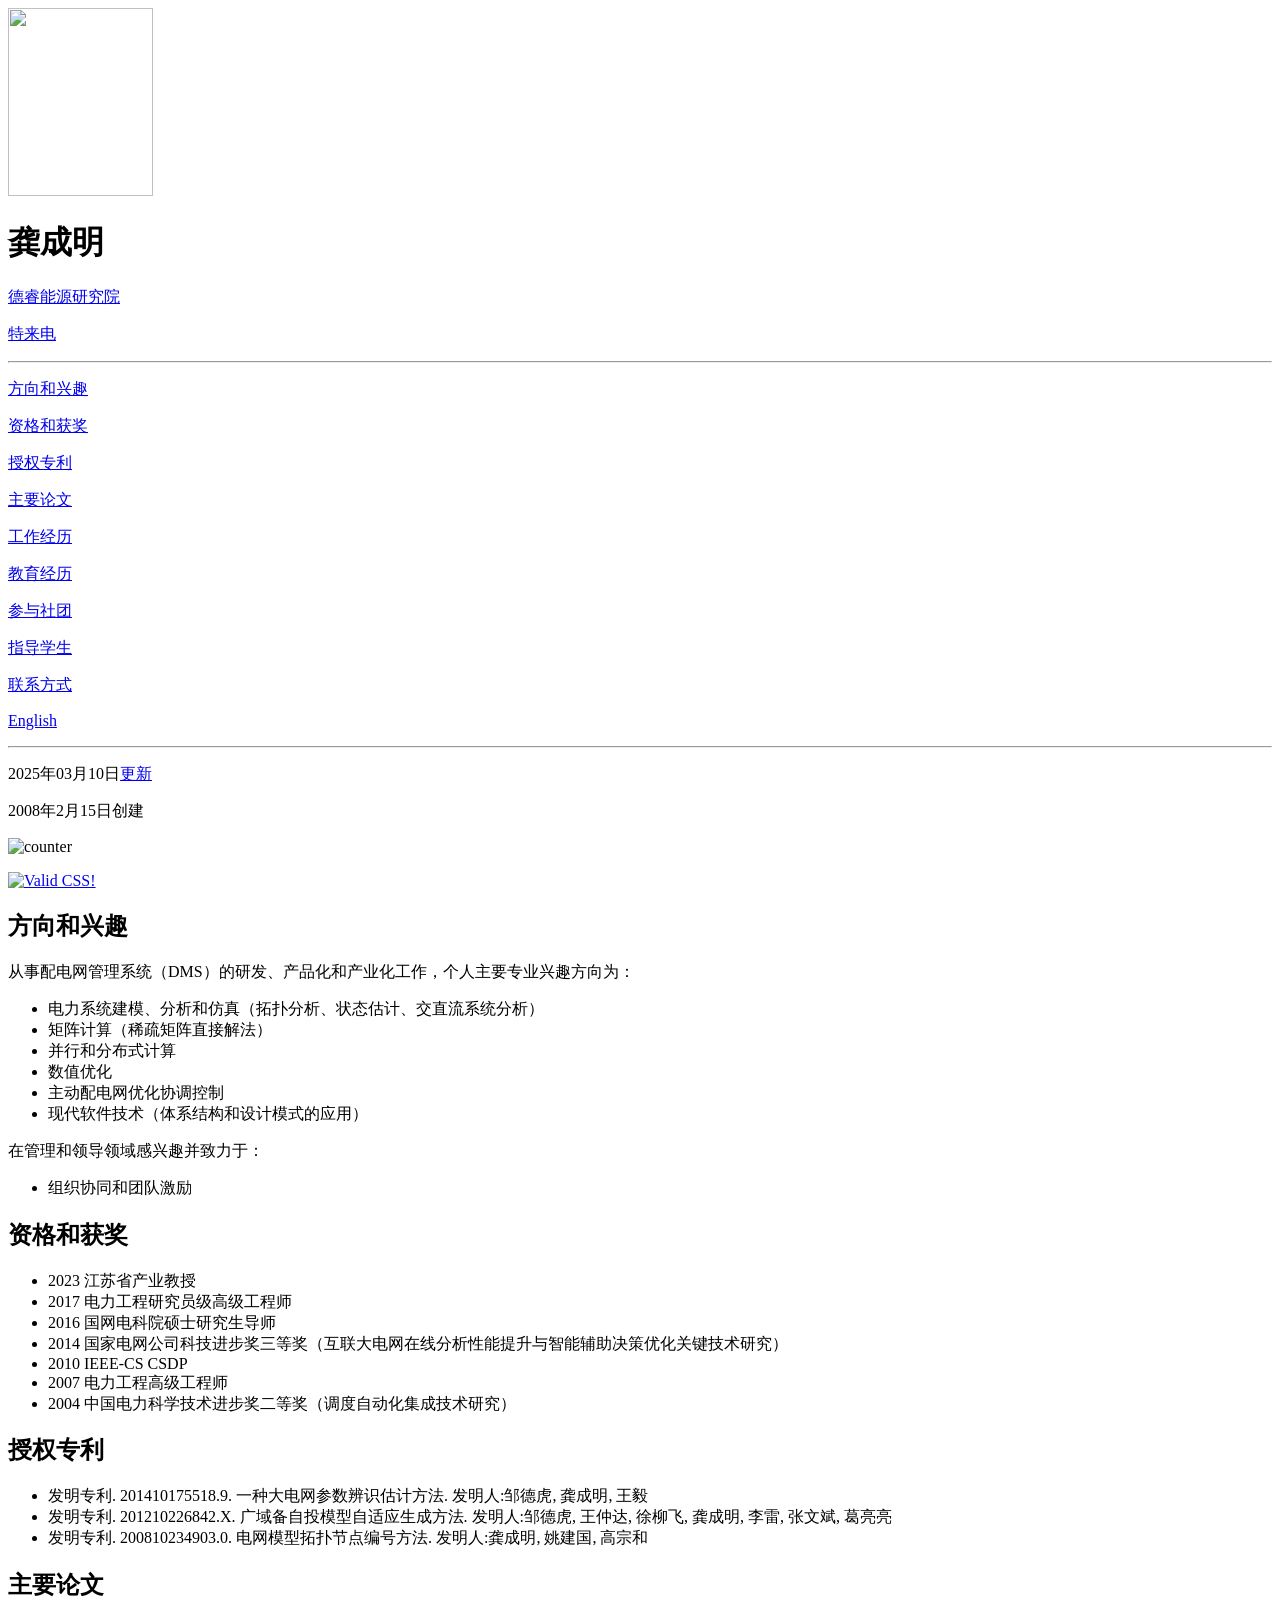
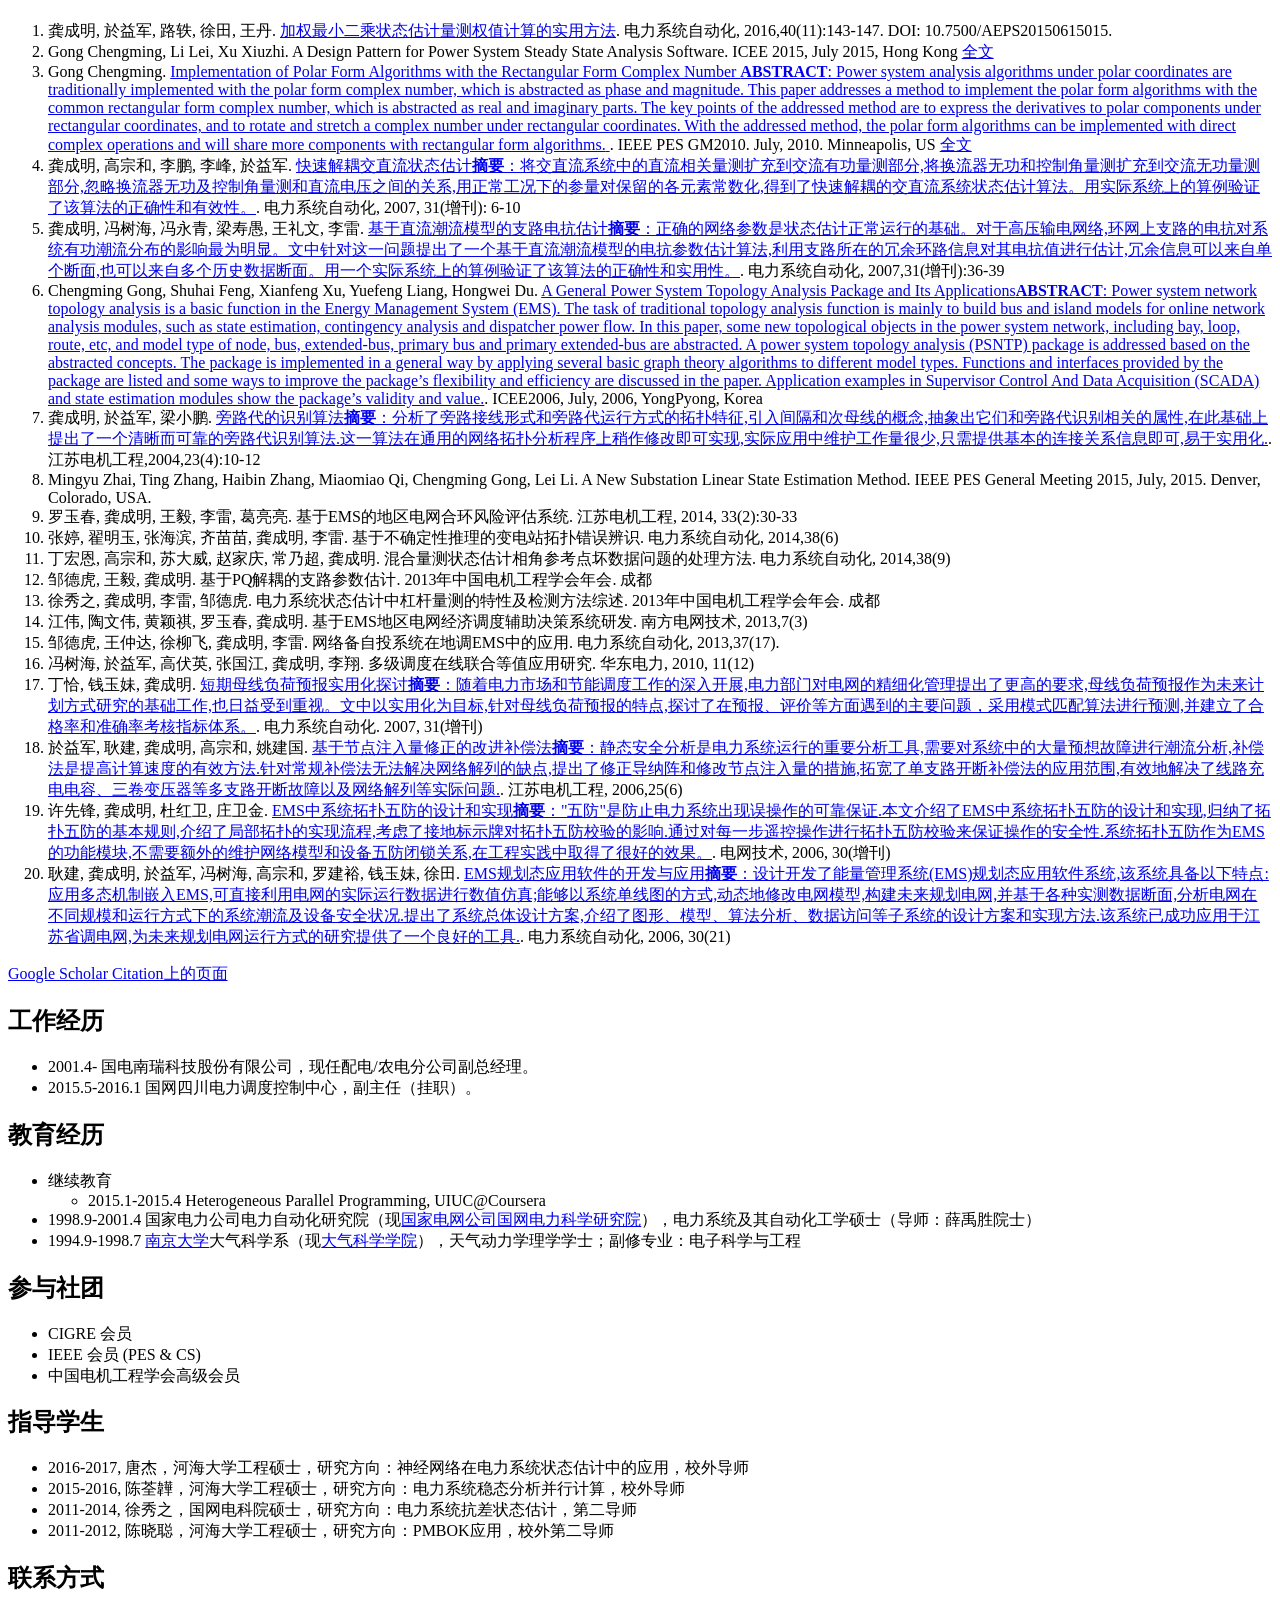
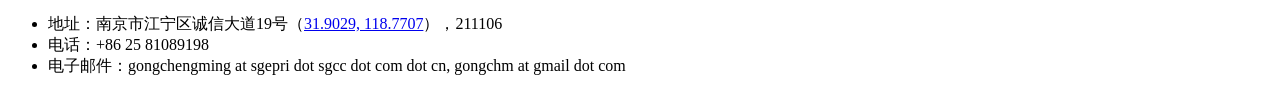
==== chemmy.name/index.htm @ b765379e "添加2023年江苏省产业教授资格" ====
<!DOCTYPE html>
<html lang="zh-CN">
<head>
<meta charset="UTF-8">
<title>龚成明的个人主页</title>
<link rel="stylesheet" href="css/my.css" type="text/css" />

<script type="text/javascript">

  var _gaq = _gaq || [];
  _gaq.push(['_setAccount', 'UA-8290432-1']);
  _gaq.push(['_trackPageview']);

  (function() {
    var ga = document.createElement('script'); ga.type = 'text/javascript'; ga.async = true;
    ga.src = ('https:' == document.location.protocol ? 'https://ssl' : 'http://www') + '.google-analytics.com/ga.js';
    var s = document.getElementsByTagName('script')[0]; s.parentNode.insertBefore(ga, s);
  })();

</script>

</head>

<body>
<div id="sidebar"><img src="pic/photo.jpg" width="145.26" height="188" title="" alt="" /><br />
<h1>龚成明</h1>
<p><a href="https://deri.org.cn">德睿能源研究院</a></p>
<p><a href="https://teld.cn">特来电</a></p>
<hr />
<p><a href="#interest">方向和兴趣</a></p>
<p><a href="#cert">资格和获奖</a></p>
<p><a href="#patents">授权专利</a></p>
<p><a href="#papers">主要论文</a></p>
<p><a href="#employment">工作经历</a></p>
<p><a href="#education">教育经历</a></p>
<p><a href="#community">参与社团</a></p>
<p><a href="#students">指导学生</a></p>
<p><a href="#contacts">联系方式</a></p>
<p><a href="index_english.htm">English</a></p>
<hr />
<p>2025年03月10日<a href="https://github.com/gongchm/homepage/commits/master">更新</a></p>
<p>2008年2月15日创建</p>
<p><img border="0" width="80" height="13" src="http://www.easycounter.com/counter.php?gongchm" alt="counter" /></p>
<p><a href="http://jigsaw.w3.org/css-validator/check/referer"><img style="border: 0; width: 88px; height: 31px" src="http://jigsaw.w3.org/css-validator/images/vcss" alt="Valid CSS!" /></a></p></div>
<div id="content">
<section id="interest">
<h2>方向和兴趣</h2>
<p>从事配电网管理系统（DMS）的研发、产品化和产业化工作，个人主要专业兴趣方向为：</p>
<ul>
<li>电力系统建模、分析和仿真（拓扑分析、状态估计、交直流系统分析）</li>
<li>矩阵计算（稀疏矩阵直接解法）</li>
<li>并行和分布式计算</li>
<li>数值优化</li>
<li>主动配电网优化协调控制</li>
<li>现代软件技术（体系结构和设计模式的应用）</li>
</ul>
<p>在管理和领导领域感兴趣并致力于：</p>
<ul>
<li>组织协同和团队激励</li></ul></section>
<section id="cert">
<h2>资格和获奖</h2>
<ul type="disc">
<li>2023 江苏省产业教授</li>
<li>2017 电力工程研究员级高级工程师</li>
<li>2016 国网电科院硕士研究生导师 </li>
<li>2014 国家电网公司科技进步奖三等奖（互联大电网在线分析性能提升与智能辅助决策优化关键技术研究）</li>
<li>2010 IEEE-CS CSDP </li>
<li>2007 电力工程高级工程师</li>
<li>2004 中国电力科学技术进步奖二等奖（调度自动化集成技术研究）</li></ul></section>
<section id="patents">
<h2>授权专利</h2>
<ul>
<li>发明专利. 201410175518.9. 一种大电网参数辨识估计方法. 发明人:邹德虎, 龚成明, 王毅</li>
<li>发明专利. 201210226842.X. 广域备自投模型自适应生成方法. 发明人:邹德虎, 王仲达, 徐柳飞, 龚成明, 李雷, 张文斌, 葛亮亮</li>
<li>发明专利. 200810234903.0. 电网模型拓扑节点编号方法. 发明人:龚成明, 姚建国, 高宗和</li>
</ul>
</section>
<section id="papers">
<h2>主要论文</h2>
<ol start="1" type="1">
<li>龚成明, 於益军, 路轶, 徐田, 王丹. <a href="http://www.aeps-info.com/aeps/ch/reader/view_abstract.aspx?file_no=20150615015&flag=1">加权最小二乘状态估计量测权值计算的实用方法</a>. 电力系统自动化, 2016,40(11):143-147. DOI: 10.7500/AEPS20150615015.</li>
<li>Gong Chengming, Li Lei, Xu Xiuzhi. A Design Pattern for Power System Steady State Analysis Software. ICEE 2015, July 2015, Hong Kong <a href="paper/ICEE15A-163-FP.pdf">全文</a></li>
<li>Gong Chengming. <a class="tip" href="http://dx.doi.org/10.1109/PES.2010.5588093">   Implementation of Polar Form Algorithms with the Rectangular Form Complex Number      <span id="gm2010_info"><strong>ABSTRACT</strong>: Power system analysis algorithms under polar coordinates are traditionally implemented with the polar form complex number, which is abstracted as phase and magnitude. This paper addresses a method to implement the polar form algorithms with the common rectangular form complex number, which is abstracted as real and imaginary parts. The key points of the addressed method are to express the derivatives to polar components under rectangular coordinates, and to rotate and stretch a complex number under rectangular coordinates. With the addressed method, the polar form algorithms can be implemented with direct complex operations and will share more components with rectangular form algorithms.</span>      </a>.   IEEE PES GM2010. July, 2010. Minneapolis, US <a href="paper/gong-pesgm2010.pdf">全文</a> </li>
<li>龚成明, 高宗和, 李鹏, 李峰, 於益军. <a class="tip" href="http://www.ilib2.com/A-%E4%BC%9A%E8%AE%AE%E8%AE%B0%E5%BD%95ID~6495841.html">快速解耦交直流状态估计<span><strong>摘要</strong>：将交直流系统中的直流相关量测扩充到交流有功量测部分,将换流器无功和控制角量测扩充到交流无功量测部分,忽略换流器无功及控制角量测和直流电压之间的关系,用正常工况下的参量对保留的各元素常数化,得到了快速解耦的交直流系统状态估计算法。用实际系统上的算例验证了该算法的正确性和有效性。</span></a>.	 电力系统自动化, 2007, 31(增刊): 6-10</li>
<li>龚成明, 冯树海, 冯永青, 梁寿愚, 王礼文, 李雷. <a class="tip" href="http://www.ilib2.com/A-%E4%BC%9A%E8%AE%AE%E8%AE%B0%E5%BD%95ID~6495848.html">基于直流潮流模型的支路电抗估计<span><strong>摘要</strong>：正确的网络参数是状态估计正常运行的基础。对于高压输电网络,环网上支路的电抗对系统有功潮流分布的影响最为明显。文中针对这一问题提出了一个基于直流潮流模型的电抗参数估计算法,利用支路所在的冗余环路信息对其电抗值进行估计,冗余信息可以来自单个断面,也可以来自多个历史数据断面。用一个实际系统上的算例验证了该算法的正确性和实用性。</span></a>.	 电力系统自动化, 2007,31(增刊):36-39</li>
<li>Chengming Gong, Shuhai Feng, Xianfeng Xu, Yuefeng Liang, Hongwei Du. <a class="tip" href="paper/PSNTP_paper.pdf">A General Power System Topology Analysis Package and Its Applications<span><strong>ABSTRACT</strong>: Power system network topology analysis is a basic function in the Energy Management System (EMS). The task of traditional topology analysis function is mainly to build bus and island models for online network analysis modules, such as state estimation, contingency analysis and dispatcher power flow. In this paper,  some new topological objects in the power system network, including bay, loop, route, etc, and model type of node, bus, extended-bus, primary bus and primary extended-bus are abstracted. A power system topology analysis (PSNTP) package is addressed based on the abstracted concepts. The package is implemented in a general way by applying several basic graph theory algorithms to different model types. Functions and interfaces provided by the package are listed and some ways to improve the package&rsquo;s flexibility and efficiency are discussed in the paper. Application examples in Supervisor Control And Data Acquisition (SCADA) and state estimation modules show the package&rsquo;s validity and value.</span></a>.	 ICEE2006, July, 2006, YongPyong, Korea</li>
<li>龚成明, 於益军, 梁小鹏. <a class="tip" href="http://www.ilib2.com/A-ISSN~1009-0665(2004)04-0010-03.html">旁路代的识别算法<span><strong>摘要</strong>：分析了旁路接线形式和旁路代运行方式的拓扑特征,引入间隔和次母线的概念,抽象出它们和旁路代识别相关的属性,在此基础上提出了一个清晰而可靠的旁路代识别算法.这一算法在通用的网络拓扑分析程序上稍作修改即可实现,实际应用中维护工作量很少,只需提供基本的连接关系信息即可,易于实用化.</span></a>.	 江苏电机工程,2004,23(4):10-12</li><!--</ol></section>
<section id="otherpapers">
<h2>其他论文</h2>
<ol start="1" type="1">-->
<li>Mingyu Zhai, Ting Zhang, Haibin Zhang, Miaomiao Qi, Chengming Gong, Lei Li. A New Substation Linear State Estimation Method. IEEE PES General Meeting 2015, July, 2015. Denver, Colorado, USA.</li>
<li>罗玉春, 龚成明, 王毅, 李雷, 葛亮亮. 基于EMS的地区电网合环风险评估系统. 江苏电机工程, 2014, 33(2):30-33</li>
<li>张婷, 翟明玉, 张海滨, 齐苗苗, 龚成明, 李雷. 基于不确定性推理的变电站拓扑错误辨识. 电力系统自动化, 2014,38(6)</li>
<li>丁宏恩, 高宗和, 苏大威, 赵家庆, 常乃超, 龚成明. 混合量测状态估计相角参考点坏数据问题的处理方法. 电力系统自动化, 2014,38(9)</li>
<li>邹德虎, 王毅, 龚成明. 基于PQ解耦的支路参数估计. 2013年中国电机工程学会年会. 成都</li>
<li>徐秀之, 龚成明, 李雷, 邹德虎. 电力系统状态估计中杠杆量测的特性及检测方法综述. 2013年中国电机工程学会年会. 成都</li>
<li>江伟, 陶文伟, 黄颖祺, 罗玉春, 龚成明. 基于EMS地区电网经济调度辅助决策系统研发. 南方电网技术, 2013,7(3)</li>
<li>邹德虎, 王仲达, 徐柳飞, 龚成明, 李雷. 网络备自投系统在地调EMS中的应用. 电力系统自动化, 2013,37(17).</li>
<li>冯树海, 於益军, 高伏英, 张国江, 龚成明, 李翔. 多级调度在线联合等值应用研究. 华东电力, 2010, 11(12)</li>
<li>丁恰, 钱玉妹, 龚成明. <a class="tip" href="http://www.ilib2.com/A-%E4%BC%9A%E8%AE%AE%E8%AE%B0%E5%BD%95ID~6495849.html">短期母线负荷预报实用化探讨<span><strong>摘要</strong>：随着电力市场和节能调度工作的深入开展,电力部门对电网的精细化管理提出了更高的要求,母线负荷预报作为未来计划方式研究的基础工作,也日益受到重视。文中以实用化为目标,针对母线负荷预报的特点,探讨了在预报、评价等方面遇到的主要问题，采用模式匹配算法进行预测,并建立了合格率和准确率考核指标体系。</span></a>.	 电力系统自动化. 2007, 31(增刊)</li>
<li>於益军, 耿建, 龚成明, 高宗和, 姚建国. <a class="tip" href="http://www.ilib2.com/A-ISSN~1009-0665(2006)06-0001-03.html">基于节点注入量修正的改进补偿法<span><strong>摘要</strong>：静态安全分析是电力系统运行的重要分析工具,需要对系统中的大量预想故障进行潮流分析,补偿法是提高计算速度的有效方法.针对常规补偿法无法解决网络解列的缺点,提出了修正导纳阵和修改节点注入量的措施,拓宽了单支路开断补偿法的应用范围,有效地解决了线路充电电容、三卷变压器等多支路开断故障以及网络解列等实际问题.</span></a>.	 江苏电机工程, 2006,25(6)</li>
<li>许先锋, 龚成明, 杜红卫, 庄卫金. <a class="tip" href="http://scholar.ilib.cn/A-%E4%BC%9A%E8%AE%AE%E8%AE%B0%E5%BD%95ID~6374126.html">	 EMS中系统拓扑五防的设计和实现<span><strong>摘要</strong>：&quot;五防&quot;是防止电力系统出现误操作的可靠保证.本文介绍了EMS中系统拓扑五防的设计和实现,归纳了拓扑五防的基本规则,介绍了局部拓扑的实现流程,考虑了接地标示牌对拓扑五防校验的影响.通过对每一步遥控操作进行拓扑五防校验来保证操作的安全性.系统拓扑五防作为EMS的功能模块,不需要额外的维护网络模型和设备五防闭锁关系,在工程实践中取得了很好的效果。</span></a>.	 电网技术, 2006, 30(增刊)</li>
<li>耿建, 龚成明, 於益军, 冯树海, 高宗和, 罗建裕, 钱玉妹, 徐田. <a class="tip" href="http://www.ilib2.com/A-QCode~dlxtzdh200621020.html">EMS规划态应用软件的开发与应用<span><strong>摘要</strong>：设计开发了能量管理系统(EMS)规划态应用软件系统,该系统具备以下特点:应用多态机制嵌入EMS,可直接利用电网的实际运行数据进行数值仿真;能够以系统单线图的方式,动态地修改电网模型,构建未来规划电网,并基于各种实测数据断面,分析电网在不同规模和运行方式下的系统潮流及设备安全状况.提出了系统总体设计方案,介绍了图形、模型、算法分析、数据访问等子系统的设计方案和实现方法.该系统已成功应用于江苏省调电网,为未来规划电网运行方式的研究提供了一个良好的工具.</span></a>. 电力系统自动化, 2006, 30(21)</li>
</ol>
<a href="http://scholar.google.com/citations?user=jVuWb3QAAAAJ&hl=en">Google Scholar Citation上的页面</a>
</section>
<section id="employment">
<h2>工作经历</h2>
<ul>
<li>2001.4- 国电南瑞科技股份有限公司，现任配电/农电分公司副总经理。</li>
<li>2015.5-2016.1 国网四川电力调度控制中心，副主任（挂职）。</li>
</ul></section>

<section id="education">
<h2>教育经历</h2>
<ul>
<li>继续教育
<ul>
<li>2015.1-2015.4 Heterogeneous Parallel Programming, UIUC@Coursera</li>
</ul>
</li>
<li>1998.9-2001.4 国家电力公司电力自动化研究院（现<a href="http://www.sgepri.sgcc.com.cn">国家电网公司国网电力科学研究院</a>），电力系统及其自动化工学硕士（导师：薛禹胜院士）</li>
<li>1994.9-1998.7 <a href="http://www.nju.edu.cn">南京大学</a>大气科学系（现<a href="http://as.nju.edu.cn/">大气科学学院</a>），天气动力学理学学士；副修专业：电子科学与工程</li>
</ul></section>


<section id="community">
<h2>参与社团</h2>
<ul>
<li>CIGRE 会员</li>
<li>IEEE 会员 (PES & CS)</li>
<li>中国电机工程学会高级会员</li>
</ul>
</section>

<section id="students">
<h2>指导学生</h2>
<ul>
<li>2016-2017, 唐杰，河海大学工程硕士，研究方向：神经网络在电力系统状态估计中的应用，校外导师</li>
<li>2015-2016, 陈荃韡，河海大学工程硕士，研究方向：电力系统稳态分析并行计算，校外导师</li>
<li>2011-2014, 徐秀之，国网电科院硕士，研究方向：电力系统抗差状态估计，第二导师</li>
<li>2011-2012, 陈晓聪，河海大学工程硕士，研究方向：PMBOK应用，校外第二导师</li>
</ul>
</sedtion>

<section id="contacts">
<h2>联系方式</h2>
<ul>
<li>地址：南京市江宁区诚信大道19号（<a href="https://www.google.com/maps/preview/place/%2B31%C2%B054'10.44%22,+%2B118%C2%B046'14.52%22/@31.9029,118.7707,590m/data=!3m2!1e3!4b1!4m2!3m1!1s0x0:0x0" target=_blank>31.9029, 118.7707</a>），211106</li>
<li>电话：+86 25 81089198</li>
<li>电子邮件：gongchengming at sgepri dot sgcc dot com dot cn, gongchm at gmail dot com</li></ul></section></div>
</body>
</html>
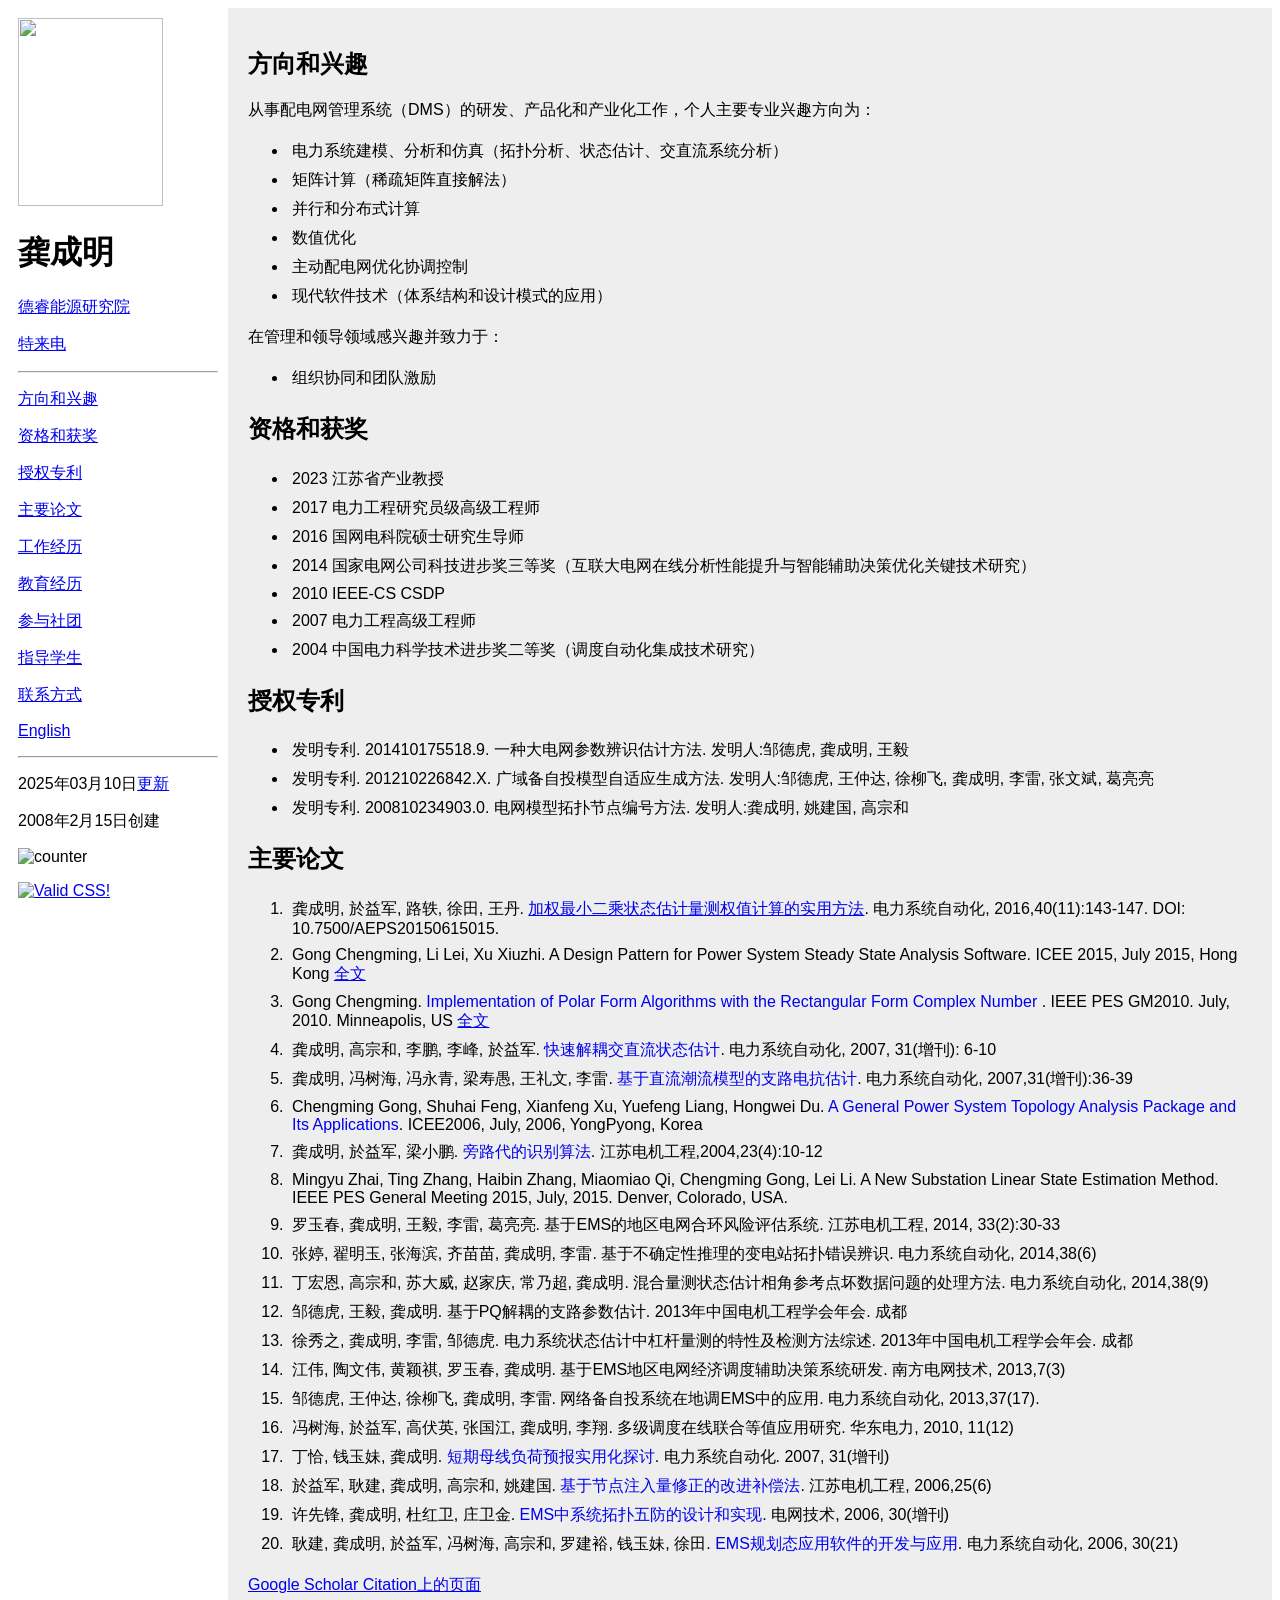
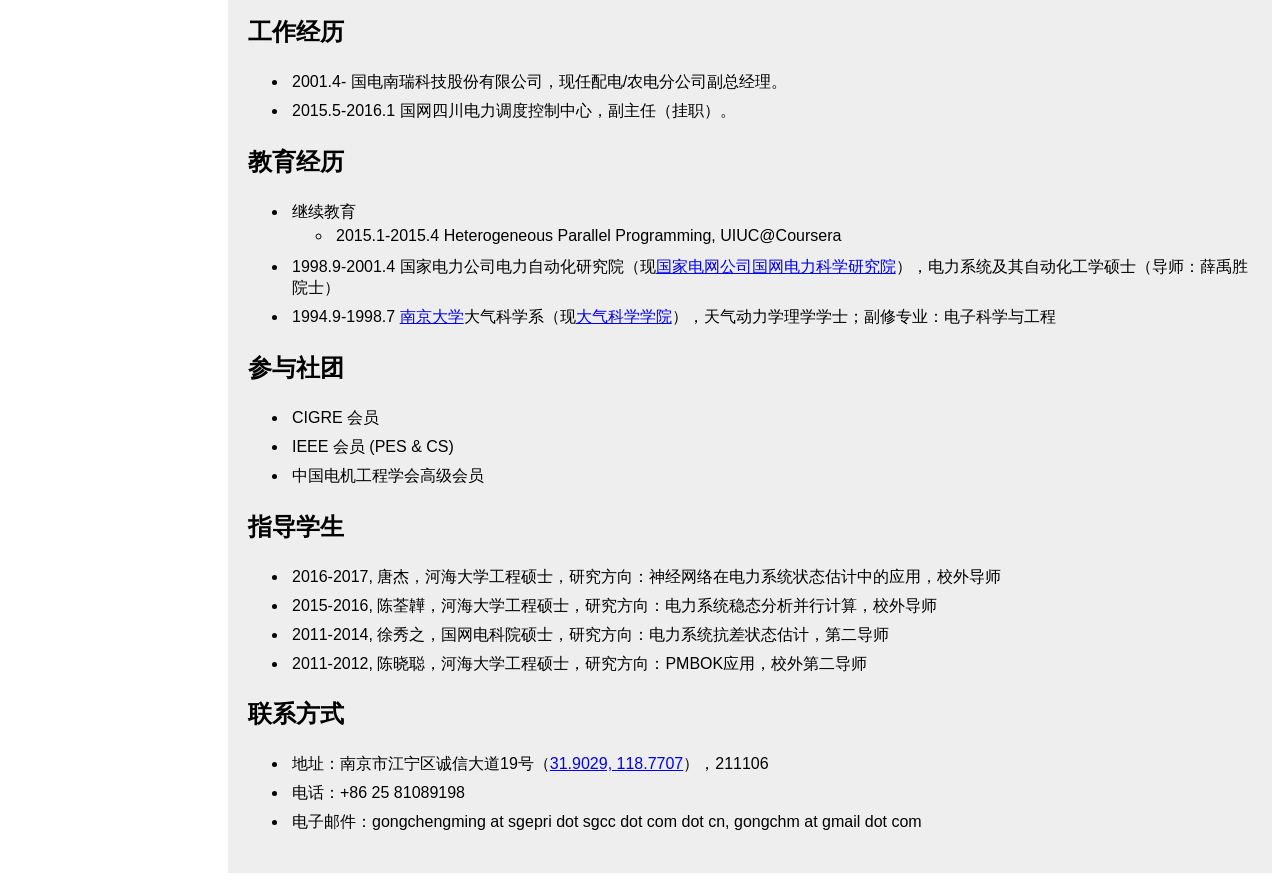
==== commit 4f4df869: "添加移动端响应式支持，保持结构和内容不变" ====
--- a/chemmy.name/index.htm
+++ b/chemmy.name/index.htm
@@ -2,6 +2,7 @@
 <html lang="zh-CN">
 <head>
 <meta charset="UTF-8">
+<meta name="viewport" content="width=device-width, initial-scale=1.0">
 <title>龚成明的个人主页</title>
 <link rel="stylesheet" href="css/my.css" type="text/css" />
 
--- a/chemmy.name/css/my.css
+++ b/chemmy.name/css/my.css
@@ -0,0 +1,68 @@
+﻿#header {
+  padding: 20px;
+  background: #ccc;
+  }
+#sidebar {
+  float: left;
+  width: 200px;
+  padding: 10px;
+  text-align: justify;
+  }
+#content {
+  margin-left: 220px;
+  background: #eee;
+  padding: 20px;
+  }
+#footer {
+  padding: 20px;
+  background: #eee;
+  }
+body {
+  text-decoration: none;
+  font-family: ����,Songti,Verdana,Tahoma,Arial,Geogia,Sans-serif;
+}
+li{
+  padding: 4px;
+}
+
+.tip{
+position:relative;
+text-decoration:none;
+}
+
+.tip span {
+display: none;
+}
+
+
+.tip:hover span{
+display:block;
+position:absolute;
+top:15px;
+left:10px;
+margin-top: 10px; 
+margin-left: -10px; 
+width:20em;
+color:#000000;
+padding:8px;
+border:1px solid #eee;
+z-index:100;
+background: #FFFFAA; 
+font: 16px "Arial", sans-serif;
+text-align: left; 
+}
+/* 响应式设计 */
+@media screen and (max-width: 768px) {
+  #sidebar { float: none; width: 100%; padding: 15px; text-align: center; }
+  #content { margin-left: 0; padding: 15px; }
+  #sidebar img { max-width: 120px; height: auto; }
+}
+@media screen and (max-width: 480px) {
+  #sidebar { padding: 10px; }
+  #content { padding: 10px; }
+  #sidebar img { max-width: 100px; height: auto; }
+  body { font-size: 14px; }
+  h1 { font-size: 18px; }
+  h2 { font-size: 16px; }
+  li { padding: 2px; }
+}
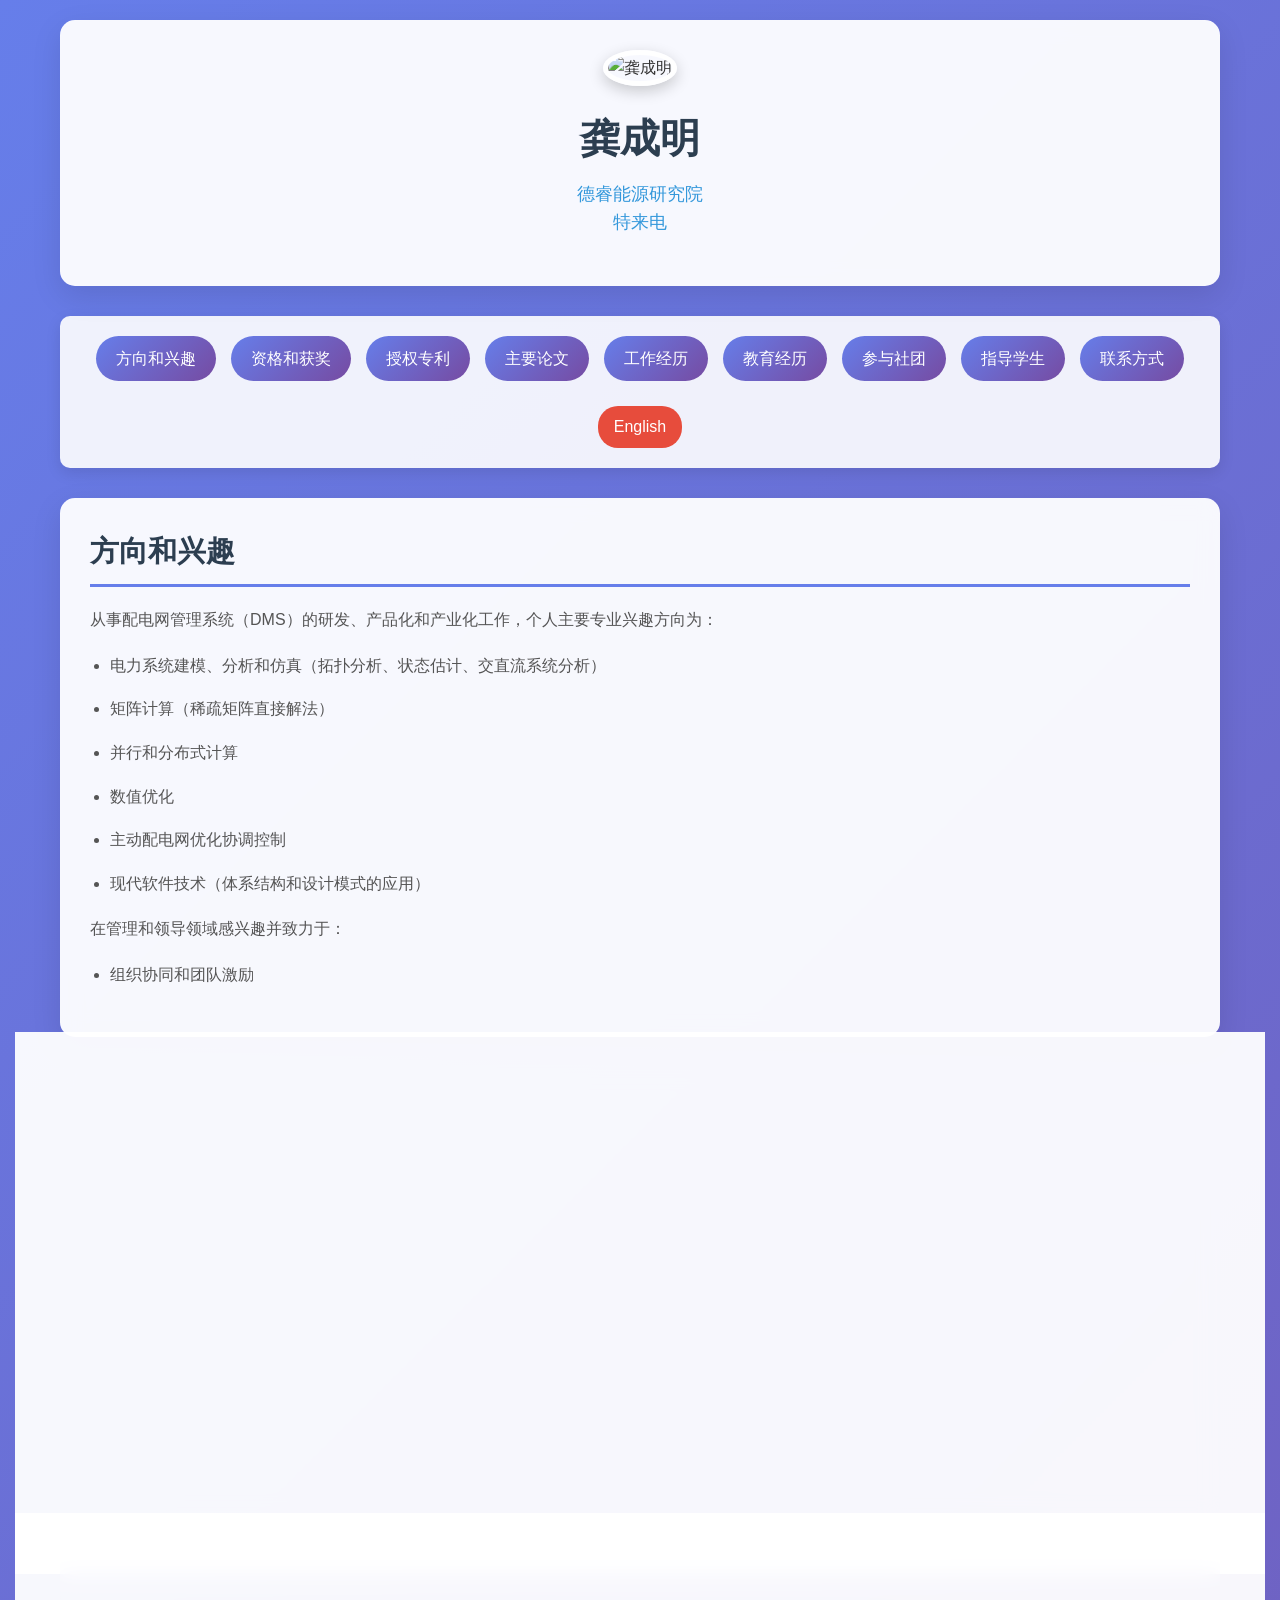
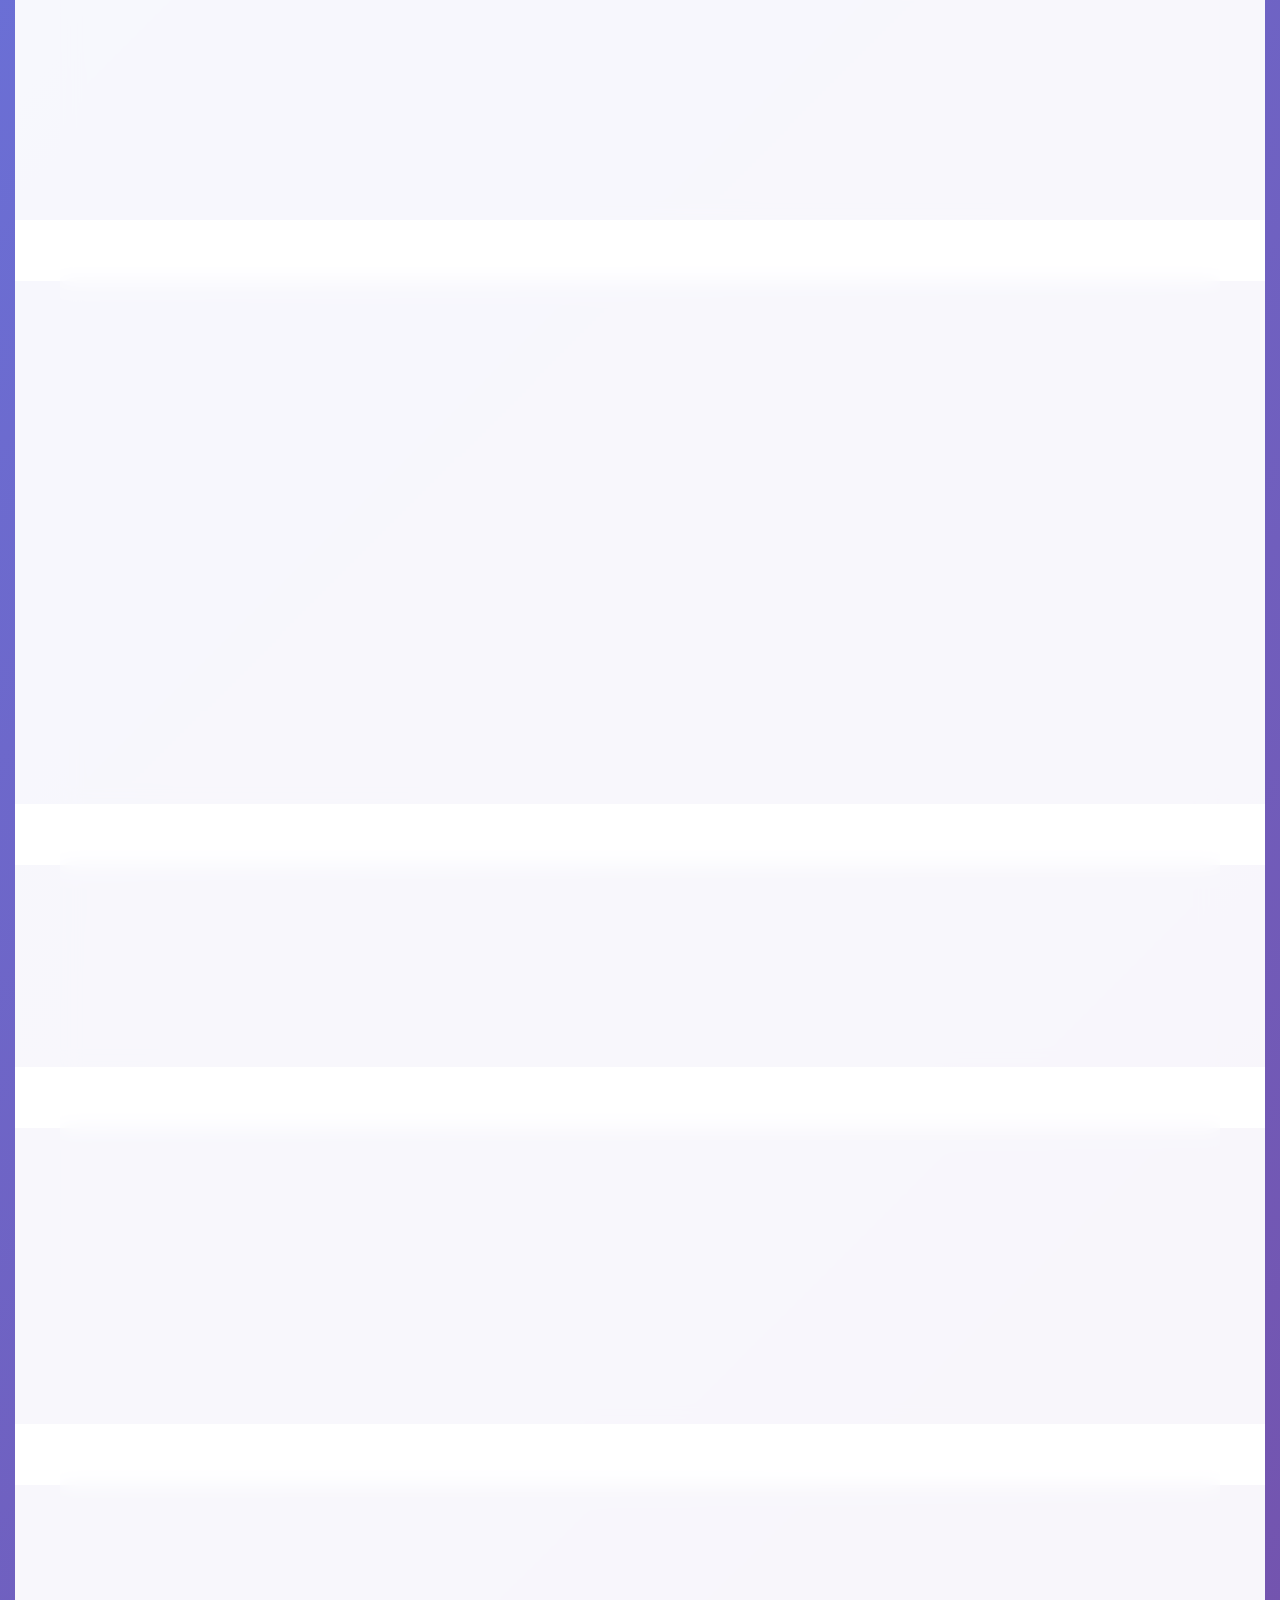
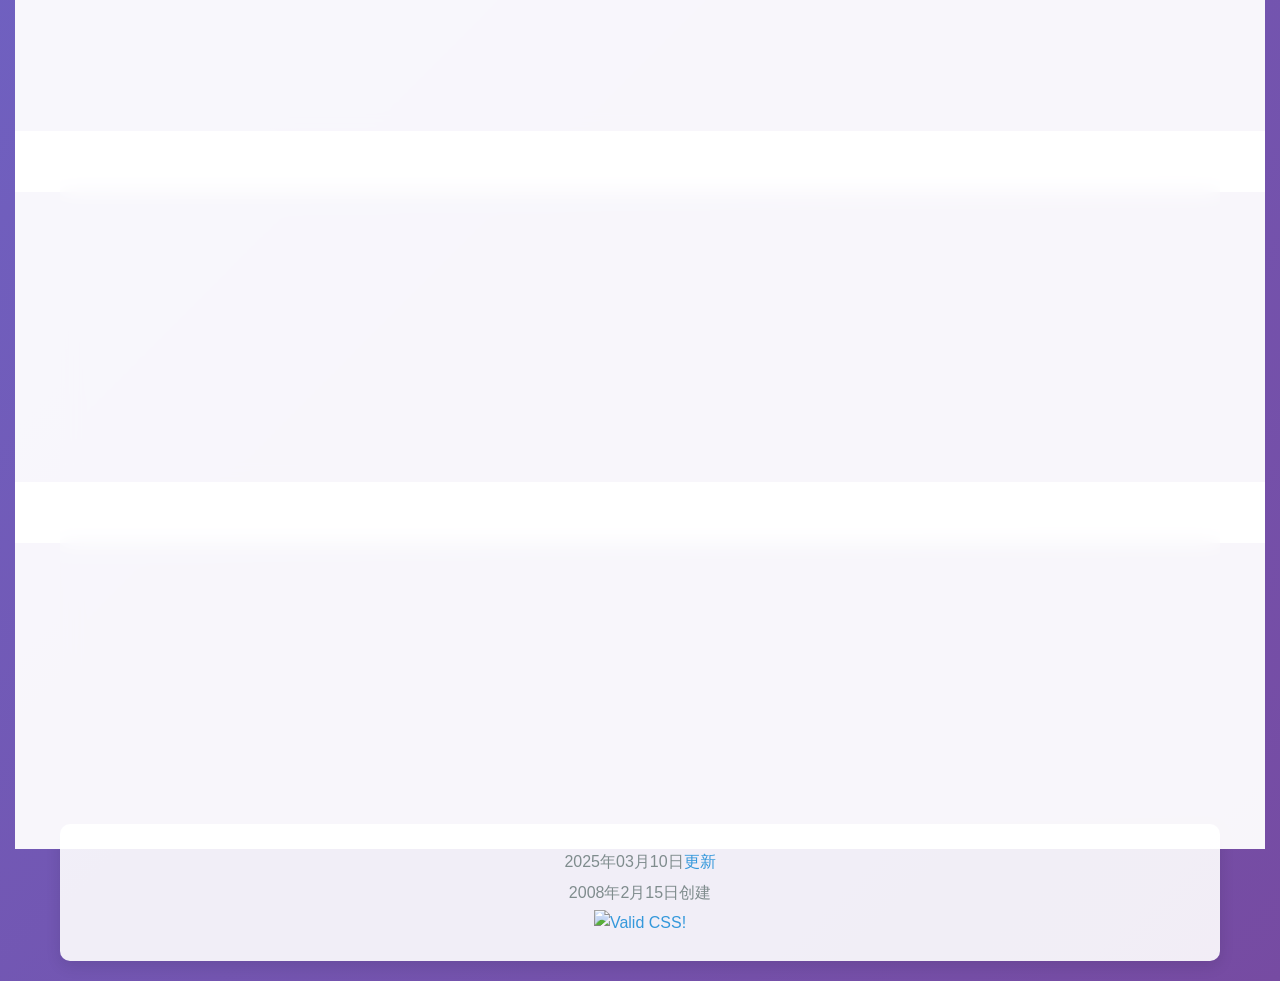
==== commit 242b43d4: "现代化网站设计：采用现代UI风格、渐变背景、卡片布局和平滑动画" ====
--- a/chemmy.name/index.htm
+++ b/chemmy.name/index.htm
@@ -1,10 +1,10 @@
-<!DOCTYPE html>
+﻿<!DOCTYPE html>
 <html lang="zh-CN">
 <head>
 <meta charset="UTF-8">
 <meta name="viewport" content="width=device-width, initial-scale=1.0">
 <title>龚成明的个人主页</title>
-<link rel="stylesheet" href="css/my.css" type="text/css" />
+<link rel="stylesheet" href="css/modern.css" type="text/css" />
 
 <script type="text/javascript">
 
@@ -23,132 +23,141 @@
 </head>
 
 <body>
-<div id="sidebar"><img src="pic/photo.jpg" width="145.26" height="188" title="" alt="" /><br />
-<h1>龚成明</h1>
-<p><a href="https://deri.org.cn">德睿能源研究院</a></p>
-<p><a href="https://teld.cn">特来电</a></p>
-<hr />
-<p><a href="#interest">方向和兴趣</a></p>
-<p><a href="#cert">资格和获奖</a></p>
-<p><a href="#patents">授权专利</a></p>
-<p><a href="#papers">主要论文</a></p>
-<p><a href="#employment">工作经历</a></p>
-<p><a href="#education">教育经历</a></p>
-<p><a href="#community">参与社团</a></p>
-<p><a href="#students">指导学生</a></p>
-<p><a href="#contacts">联系方式</a></p>
-<p><a href="index_english.htm">English</a></p>
-<hr />
-<p>2025年03月10日<a href="https://github.com/gongchm/homepage/commits/master">更新</a></p>
-<p>2008年2月15日创建</p>
-<p><img border="0" width="80" height="13" src="http://www.easycounter.com/counter.php?gongchm" alt="counter" /></p>
-<p><a href="http://jigsaw.w3.org/css-validator/check/referer"><img style="border: 0; width: 88px; height: 31px" src="http://jigsaw.w3.org/css-validator/images/vcss" alt="Valid CSS!" /></a></p></div>
-<div id="content">
-<section id="interest">
-<h2>方向和兴趣</h2>
-<p>从事配电网管理系统（DMS）的研发、产品化和产业化工作，个人主要专业兴趣方向为：</p>
-<ul>
-<li>电力系统建模、分析和仿真（拓扑分析、状态估计、交直流系统分析）</li>
-<li>矩阵计算（稀疏矩阵直接解法）</li>
-<li>并行和分布式计算</li>
-<li>数值优化</li>
-<li>主动配电网优化协调控制</li>
-<li>现代软件技术（体系结构和设计模式的应用）</li>
-</ul>
-<p>在管理和领导领域感兴趣并致力于：</p>
-<ul>
-<li>组织协同和团队激励</li></ul></section>
-<section id="cert">
-<h2>资格和获奖</h2>
-<ul type="disc">
-<li>2023 江苏省产业教授</li>
-<li>2017 电力工程研究员级高级工程师</li>
-<li>2016 国网电科院硕士研究生导师 </li>
-<li>2014 国家电网公司科技进步奖三等奖（互联大电网在线分析性能提升与智能辅助决策优化关键技术研究）</li>
-<li>2010 IEEE-CS CSDP </li>
-<li>2007 电力工程高级工程师</li>
-<li>2004 中国电力科学技术进步奖二等奖（调度自动化集成技术研究）</li></ul></section>
-<section id="patents">
-<h2>授权专利</h2>
-<ul>
-<li>发明专利. 201410175518.9. 一种大电网参数辨识估计方法. 发明人:邹德虎, 龚成明, 王毅</li>
-<li>发明专利. 201210226842.X. 广域备自投模型自适应生成方法. 发明人:邹德虎, 王仲达, 徐柳飞, 龚成明, 李雷, 张文斌, 葛亮亮</li>
-<li>发明专利. 200810234903.0. 电网模型拓扑节点编号方法. 发明人:龚成明, 姚建国, 高宗和</li>
-</ul>
-</section>
-<section id="papers">
-<h2>主要论文</h2>
-<ol start="1" type="1">
-<li>龚成明, 於益军, 路轶, 徐田, 王丹. <a href="http://www.aeps-info.com/aeps/ch/reader/view_abstract.aspx?file_no=20150615015&flag=1">加权最小二乘状态估计量测权值计算的实用方法</a>. 电力系统自动化, 2016,40(11):143-147. DOI: 10.7500/AEPS20150615015.</li>
-<li>Gong Chengming, Li Lei, Xu Xiuzhi. A Design Pattern for Power System Steady State Analysis Software. ICEE 2015, July 2015, Hong Kong <a href="paper/ICEE15A-163-FP.pdf">全文</a></li>
-<li>Gong Chengming. <a class="tip" href="http://dx.doi.org/10.1109/PES.2010.5588093">   Implementation of Polar Form Algorithms with the Rectangular Form Complex Number      <span id="gm2010_info"><strong>ABSTRACT</strong>: Power system analysis algorithms under polar coordinates are traditionally implemented with the polar form complex number, which is abstracted as phase and magnitude. This paper addresses a method to implement the polar form algorithms with the common rectangular form complex number, which is abstracted as real and imaginary parts. The key points of the addressed method are to express the derivatives to polar components under rectangular coordinates, and to rotate and stretch a complex number under rectangular coordinates. With the addressed method, the polar form algorithms can be implemented with direct complex operations and will share more components with rectangular form algorithms.</span>      </a>.   IEEE PES GM2010. July, 2010. Minneapolis, US <a href="paper/gong-pesgm2010.pdf">全文</a> </li>
-<li>龚成明, 高宗和, 李鹏, 李峰, 於益军. <a class="tip" href="http://www.ilib2.com/A-%E4%BC%9A%E8%AE%AE%E8%AE%B0%E5%BD%95ID~6495841.html">快速解耦交直流状态估计<span><strong>摘要</strong>：将交直流系统中的直流相关量测扩充到交流有功量测部分,将换流器无功和控制角量测扩充到交流无功量测部分,忽略换流器无功及控制角量测和直流电压之间的关系,用正常工况下的参量对保留的各元素常数化,得到了快速解耦的交直流系统状态估计算法。用实际系统上的算例验证了该算法的正确性和有效性。</span></a>.	 电力系统自动化, 2007, 31(增刊): 6-10</li>
-<li>龚成明, 冯树海, 冯永青, 梁寿愚, 王礼文, 李雷. <a class="tip" href="http://www.ilib2.com/A-%E4%BC%9A%E8%AE%AE%E8%AE%B0%E5%BD%95ID~6495848.html">基于直流潮流模型的支路电抗估计<span><strong>摘要</strong>：正确的网络参数是状态估计正常运行的基础。对于高压输电网络,环网上支路的电抗对系统有功潮流分布的影响最为明显。文中针对这一问题提出了一个基于直流潮流模型的电抗参数估计算法,利用支路所在的冗余环路信息对其电抗值进行估计,冗余信息可以来自单个断面,也可以来自多个历史数据断面。用一个实际系统上的算例验证了该算法的正确性和实用性。</span></a>.	 电力系统自动化, 2007,31(增刊):36-39</li>
-<li>Chengming Gong, Shuhai Feng, Xianfeng Xu, Yuefeng Liang, Hongwei Du. <a class="tip" href="paper/PSNTP_paper.pdf">A General Power System Topology Analysis Package and Its Applications<span><strong>ABSTRACT</strong>: Power system network topology analysis is a basic function in the Energy Management System (EMS). The task of traditional topology analysis function is mainly to build bus and island models for online network analysis modules, such as state estimation, contingency analysis and dispatcher power flow. In this paper,  some new topological objects in the power system network, including bay, loop, route, etc, and model type of node, bus, extended-bus, primary bus and primary extended-bus are abstracted. A power system topology analysis (PSNTP) package is addressed based on the abstracted concepts. The package is implemented in a general way by applying several basic graph theory algorithms to different model types. Functions and interfaces provided by the package are listed and some ways to improve the package&rsquo;s flexibility and efficiency are discussed in the paper. Application examples in Supervisor Control And Data Acquisition (SCADA) and state estimation modules show the package&rsquo;s validity and value.</span></a>.	 ICEE2006, July, 2006, YongPyong, Korea</li>
-<li>龚成明, 於益军, 梁小鹏. <a class="tip" href="http://www.ilib2.com/A-ISSN~1009-0665(2004)04-0010-03.html">旁路代的识别算法<span><strong>摘要</strong>：分析了旁路接线形式和旁路代运行方式的拓扑特征,引入间隔和次母线的概念,抽象出它们和旁路代识别相关的属性,在此基础上提出了一个清晰而可靠的旁路代识别算法.这一算法在通用的网络拓扑分析程序上稍作修改即可实现,实际应用中维护工作量很少,只需提供基本的连接关系信息即可,易于实用化.</span></a>.	 江苏电机工程,2004,23(4):10-12</li><!--</ol></section>
-<section id="otherpapers">
-<h2>其他论文</h2>
-<ol start="1" type="1">-->
-<li>Mingyu Zhai, Ting Zhang, Haibin Zhang, Miaomiao Qi, Chengming Gong, Lei Li. A New Substation Linear State Estimation Method. IEEE PES General Meeting 2015, July, 2015. Denver, Colorado, USA.</li>
-<li>罗玉春, 龚成明, 王毅, 李雷, 葛亮亮. 基于EMS的地区电网合环风险评估系统. 江苏电机工程, 2014, 33(2):30-33</li>
-<li>张婷, 翟明玉, 张海滨, 齐苗苗, 龚成明, 李雷. 基于不确定性推理的变电站拓扑错误辨识. 电力系统自动化, 2014,38(6)</li>
-<li>丁宏恩, 高宗和, 苏大威, 赵家庆, 常乃超, 龚成明. 混合量测状态估计相角参考点坏数据问题的处理方法. 电力系统自动化, 2014,38(9)</li>
-<li>邹德虎, 王毅, 龚成明. 基于PQ解耦的支路参数估计. 2013年中国电机工程学会年会. 成都</li>
-<li>徐秀之, 龚成明, 李雷, 邹德虎. 电力系统状态估计中杠杆量测的特性及检测方法综述. 2013年中国电机工程学会年会. 成都</li>
-<li>江伟, 陶文伟, 黄颖祺, 罗玉春, 龚成明. 基于EMS地区电网经济调度辅助决策系统研发. 南方电网技术, 2013,7(3)</li>
-<li>邹德虎, 王仲达, 徐柳飞, 龚成明, 李雷. 网络备自投系统在地调EMS中的应用. 电力系统自动化, 2013,37(17).</li>
-<li>冯树海, 於益军, 高伏英, 张国江, 龚成明, 李翔. 多级调度在线联合等值应用研究. 华东电力, 2010, 11(12)</li>
-<li>丁恰, 钱玉妹, 龚成明. <a class="tip" href="http://www.ilib2.com/A-%E4%BC%9A%E8%AE%AE%E8%AE%B0%E5%BD%95ID~6495849.html">短期母线负荷预报实用化探讨<span><strong>摘要</strong>：随着电力市场和节能调度工作的深入开展,电力部门对电网的精细化管理提出了更高的要求,母线负荷预报作为未来计划方式研究的基础工作,也日益受到重视。文中以实用化为目标,针对母线负荷预报的特点,探讨了在预报、评价等方面遇到的主要问题，采用模式匹配算法进行预测,并建立了合格率和准确率考核指标体系。</span></a>.	 电力系统自动化. 2007, 31(增刊)</li>
-<li>於益军, 耿建, 龚成明, 高宗和, 姚建国. <a class="tip" href="http://www.ilib2.com/A-ISSN~1009-0665(2006)06-0001-03.html">基于节点注入量修正的改进补偿法<span><strong>摘要</strong>：静态安全分析是电力系统运行的重要分析工具,需要对系统中的大量预想故障进行潮流分析,补偿法是提高计算速度的有效方法.针对常规补偿法无法解决网络解列的缺点,提出了修正导纳阵和修改节点注入量的措施,拓宽了单支路开断补偿法的应用范围,有效地解决了线路充电电容、三卷变压器等多支路开断故障以及网络解列等实际问题.</span></a>.	 江苏电机工程, 2006,25(6)</li>
-<li>许先锋, 龚成明, 杜红卫, 庄卫金. <a class="tip" href="http://scholar.ilib.cn/A-%E4%BC%9A%E8%AE%AE%E8%AE%B0%E5%BD%95ID~6374126.html">	 EMS中系统拓扑五防的设计和实现<span><strong>摘要</strong>：&quot;五防&quot;是防止电力系统出现误操作的可靠保证.本文介绍了EMS中系统拓扑五防的设计和实现,归纳了拓扑五防的基本规则,介绍了局部拓扑的实现流程,考虑了接地标示牌对拓扑五防校验的影响.通过对每一步遥控操作进行拓扑五防校验来保证操作的安全性.系统拓扑五防作为EMS的功能模块,不需要额外的维护网络模型和设备五防闭锁关系,在工程实践中取得了很好的效果。</span></a>.	 电网技术, 2006, 30(增刊)</li>
-<li>耿建, 龚成明, 於益军, 冯树海, 高宗和, 罗建裕, 钱玉妹, 徐田. <a class="tip" href="http://www.ilib2.com/A-QCode~dlxtzdh200621020.html">EMS规划态应用软件的开发与应用<span><strong>摘要</strong>：设计开发了能量管理系统(EMS)规划态应用软件系统,该系统具备以下特点:应用多态机制嵌入EMS,可直接利用电网的实际运行数据进行数值仿真;能够以系统单线图的方式,动态地修改电网模型,构建未来规划电网,并基于各种实测数据断面,分析电网在不同规模和运行方式下的系统潮流及设备安全状况.提出了系统总体设计方案,介绍了图形、模型、算法分析、数据访问等子系统的设计方案和实现方法.该系统已成功应用于江苏省调电网,为未来规划电网运行方式的研究提供了一个良好的工具.</span></a>. 电力系统自动化, 2006, 30(21)</li>
-</ol>
-<a href="http://scholar.google.com/citations?user=jVuWb3QAAAAJ&hl=en">Google Scholar Citation上的页面</a>
-</section>
-<section id="employment">
-<h2>工作经历</h2>
-<ul>
-<li>2001.4- 国电南瑞科技股份有限公司，现任配电/农电分公司副总经理。</li>
-<li>2015.5-2016.1 国网四川电力调度控制中心，副主任（挂职）。</li>
-</ul></section>
+<div class="container">
+  <header>
+    <img src="pic/photo.jpg" alt="龚成明" class="profile-img" />
+    <h1>龚成明</h1>
+    <div class="affiliation">
+      <p><a href="https://deri.org.cn">德睿能源研究院</a></p>
+      <p><a href="https://teld.cn">特来电</a></p>
+    </div>
+  </header>
 
-<section id="education">
-<h2>教育经历</h2>
-<ul>
-<li>继续教育
-<ul>
-<li>2015.1-2015.4 Heterogeneous Parallel Programming, UIUC@Coursera</li>
-</ul>
-</li>
-<li>1998.9-2001.4 国家电力公司电力自动化研究院（现<a href="http://www.sgepri.sgcc.com.cn">国家电网公司国网电力科学研究院</a>），电力系统及其自动化工学硕士（导师：薛禹胜院士）</li>
-<li>1994.9-1998.7 <a href="http://www.nju.edu.cn">南京大学</a>大气科学系（现<a href="http://as.nju.edu.cn/">大气科学学院</a>），天气动力学理学学士；副修专业：电子科学与工程</li>
-</ul></section>
+  <nav>
+    <ul>
+      <li><a href="#interest">方向和兴趣</a></li>
+      <li><a href="#cert">资格和获奖</a></li>
+      <li><a href="#patents">授权专利</a></li>
+      <li><a href="#papers">主要论文</a></li>
+      <li><a href="#employment">工作经历</a></li>
+      <li><a href="#education">教育经历</a></li>
+      <li><a href="#community">参与社团</a></li>
+      <li><a href="#students">指导学生</a></li>
+      <li><a href="#contacts">联系方式</a></li>
+      <li><a href="index_english.htm" class="english-link">English</a></li>
+    </ul>
+  </nav>
 
+  <main>
+    <section id="interest">
+      <h2>方向和兴趣</h2>
+      <p>从事配电网管理系统（DMS）的研发、产品化和产业化工作，个人主要专业兴趣方向为：</p>
+      <ul>
+        <li>电力系统建模、分析和仿真（拓扑分析、状态估计、交直流系统分析）</li>
+        <li>矩阵计算（稀疏矩阵直接解法）</li>
+        <li>并行和分布式计算</li>
+        <li>数值优化</li>
+        <li>主动配电网优化协调控制</li>
+        <li>现代软件技术（体系结构和设计模式的应用）</li>
+      </ul>
+      <p>在管理和领导领域感兴趣并致力于：</p>
+      <ul>
+        <li>组织协同和团队激励</li>
+      </ul>
+    </section>
 
-<section id="community">
-<h2>参与社团</h2>
-<ul>
-<li>CIGRE 会员</li>
-<li>IEEE 会员 (PES & CS)</li>
-<li>中国电机工程学会高级会员</li>
-</ul>
-</section>
+    <section id="cert">
+      <h2>资格和获奖</h2>
+      <ul type="disc">
+        <li>2023 江苏省产业教授</li>
+        <li>2017 电力工程研究员级高级工程师</li>
+        <li>2016 国网电科院硕士研究生导师 </li>
+        <li>2014 国家电网公司科技进步奖三等奖（互联大电网在线分析性能提升与智能辅助决策优化关键技术研究）</li>
+        <li>2010 IEEE-CS CSDP </li>
+        <li>2007 电力工程高级工程师</li>
+        <li>2004 中国电力科学技术进步奖二等奖（调度自动化集成技术研究）</li>
+      </ul>
+    </section>
 
-<section id="students">
-<h2>指导学生</h2>
-<ul>
-<li>2016-2017, 唐杰，河海大学工程硕士，研究方向：神经网络在电力系统状态估计中的应用，校外导师</li>
-<li>2015-2016, 陈荃韡，河海大学工程硕士，研究方向：电力系统稳态分析并行计算，校外导师</li>
-<li>2011-2014, 徐秀之，国网电科院硕士，研究方向：电力系统抗差状态估计，第二导师</li>
-<li>2011-2012, 陈晓聪，河海大学工程硕士，研究方向：PMBOK应用，校外第二导师</li>
-</ul>
-</sedtion>
+    <section id="patents">
+      <h2>授权专利</h2>
+      <ul>
+        <li>发明专利. 201410175518.9. 一种大电网参数辨识估计方法. 发明人:邹德虎, 龚成明, 王毅</li>
+        <li>发明专利. 201210226842.X. 广域备自投模型自适应生成方法. 发明人:邹德虎, 王仲达, 徐柳飞, 龚成明, 李雷, 张文斌, 葛亮亮</li>
+        <li>发明专利. 200810234903.0. 电网模型拓扑节点编号方法. 发明人:龚成明, 姚建国, 高宗和</li>
+      </ul>
+    </section>
 
-<section id="contacts">
-<h2>联系方式</h2>
-<ul>
-<li>地址：南京市江宁区诚信大道19号（<a href="https://www.google.com/maps/preview/place/%2B31%C2%B054'10.44%22,+%2B118%C2%B046'14.52%22/@31.9029,118.7707,590m/data=!3m2!1e3!4b1!4m2!3m1!1s0x0:0x0" target=_blank>31.9029, 118.7707</a>），211106</li>
-<li>电话：+86 25 81089198</li>
-<li>电子邮件：gongchengming at sgepri dot sgcc dot com dot cn, gongchm at gmail dot com</li></ul></section></div>
+    <section id="papers">
+      <h2>主要论文</h2>
+      <ol start="1" type="1">
+        <li>龚成明, 於益军, 路轶, 徐田, 王丹. <a href="http://www.aeps-info.com/aeps/ch/reader/view_abstract.aspx?file_no=20150615015&flag=1">加权最小二乘状态估计量测权值计算的实用方法</a>. 电力系统自动化, 2016,40(11):143-147. DOI: 10.7500/AEPS20150615015.</li>
+        <li>Gong Chengming, Li Lei, Xu Xiuzhi. A Design Pattern for Power System Steady State Analysis Software. ICEE 2015, July 2015, Hong Kong <a href="paper/ICEE15A-163-FP.pdf">全文</a></li>
+        <li>Gong Chengming. <a class="tip" href="http://dx.doi.org/10.1109/PES.2010.5588093">Implementation of Polar Form Algorithms with the Rectangular Form Complex Number<span id="gm2010_info"><strong>ABSTRACT</strong>: Power system analysis algorithms under polar coordinates are traditionally implemented with the polar form complex number, which is abstracted as phase and magnitude. This paper addresses a method to implement the polar form algorithms with the common rectangular form complex number, which is abstracted as real and imaginary parts. The key points of the addressed method are to express the derivatives to polar components under rectangular coordinates, and to rotate and stretch a complex number under rectangular coordinates. With the addressed method, the polar form algorithms can be implemented with direct complex operations and will share more components with rectangular form algorithms.</span></a>. IEEE PES GM2010. July, 2010. Minneapolis, US <a href="paper/gong-pesgm2010.pdf">全文</a> </li>
+        <li>龚成明, 高宗和, 李鹏, 李峰, 於益军. <a class="tip" href="http://www.ilib2.com/A-%E4%BC%9A%E8%AE%AE%E8%AE%B0%E5%BD%95ID~6495841.html">快速解耦交直流状态估计<span><strong>摘要</strong>：将交直流系统中的直流相关量测扩充到交流有功量测部分,将换流器无功和控制角量测扩充到交流无功量测部分,忽略换流器无功及控制角量测和直流电压之间的关系,用正常工况下的参量对保留的各元素常数化,得到了快速解耦的交直流系统状态估计算法。用实际系统上的算例验证了该算法的正确性和有效性。</span></a>. 电力系统自动化, 2007, 31(增刊): 6-10</li>
+        <li>龚成明, 冯树海, 冯永青, 梁寿愚, 王礼文, 李雷. <a class="tip" href="http://www.ilib2.com/A-%E4%BC%9A%E8%AE%AE%E8%AE%B0%E5%BD%95ID~6495848.html">基于直流潮流模型的支路电抗估计<span><strong>摘要</strong>：正确的网络参数是状态估计正常运行的基础。对于高压输电网络,环网上支路的电抗对系统有功潮流分布的影响最为明显。文中针对这一问题提出了一个基于直流潮流模型的电抗参数估计算法,利用支路所在的冗余环路信息对其电抗值进行估计,冗余信息可以来自单个断面,也可以来自多个历史数据断面。用一个实际系统上的算例验证了该算法的正确性和实用性。</span></a>. 电力系统自动化, 2007,31(增刊):36-39</li>
+        <li>Chengming Gong, Shuhai Feng, Xianfeng Xu, Yuefeng Liang, Hongwei Du. <a class="tip" href="paper/PSNTP_paper.pdf">A General Power System Topology Analysis Package and Its Applications<span><strong>ABSTRACT</strong>: Power system network topology analysis is a basic function in the Energy Management System (EMS). The task of traditional topology analysis function is mainly to build bus and island models for online network analysis modules, such as state estimation, contingency analysis and dispatcher power flow. In this paper, some new topological objects in the power system network, including bay, loop, route, etc, and model type of node, bus, extended-bus, primary bus and primary extended-bus are abstracted. A power system topology analysis (PSNTP) package is addressed based on the abstracted concepts. The package is implemented in a general way by applying several basic graph theory algorithms to different model types. Functions and interfaces provided by the package are listed and some ways to improve the package's flexibility and efficiency are discussed in the paper. Application examples in Supervisor Control And Data Acquisition (SCADA) and state estimation modules show the package's validity and value.</span></a>. ICEE2006, July, 2006, YongPyong, Korea</li>
+        <li>龚成明, 於益军, 梁小鹏. <a class="tip" href="http://www.ilib2.com/A-ISSN~1009-0665(2004)04-0010-03.html">旁路代的识别算法<span><strong>摘要</strong>：分析了旁路接线形式和旁路代运行方式的拓扑特征,引入间隔和次母线的概念,抽象出它们和旁路代识别相关的属性,在此基础上提出了一个清晰而可靠的旁路代识别算法.这一算法在通用的网络拓扑分析程序上稍作修改即可实现,实际应用中维护工作量很少,只需提供基本的连接关系信息即可,易于实用化.</span></a>. 江苏电机工程,2004,23(4):10-12</li>
+      </ol>
+      <a href="http://scholar.google.com/citations?user=jVuWb3QAAAAJ&hl=en">Google Scholar Citation上的页面</a>
+    </section>
+
+    <section id="employment">
+      <h2>工作经历</h2>
+      <ul>
+        <li>2001.4- 国电南瑞科技股份有限公司，现任配电/农电分公司副总经理。</li>
+        <li>2015.5-2016.1 国网四川电力调度控制中心，副主任（挂职）。</li>
+      </ul>
+    </section>
+
+    <section id="education">
+      <h2>教育经历</h2>
+      <ul>
+        <li>继续教育
+          <ul>
+            <li>2015.1-2015.4 Heterogeneous Parallel Programming, UIUC@Coursera</li>
+          </ul>
+        </li>
+        <li>1998.9-2001.4 国家电力公司电力自动化研究院（现<a href="http://www.sgepri.sgcc.com.cn">国家电网公司国网电力科学研究院</a>），电力系统及其自动化工学硕士（导师：薛禹胜院士）</li>
+        <li>1994.9-1998.7 <a href="http://www.nju.edu.cn">南京大学</a>大气科学系（现<a href="http://as.nju.edu.cn/">大气科学学院</a>），天气动力学理学学士；副修专业：电子科学与工程</li>
+      </ul>
+    </section>
+
+    <section id="community">
+      <h2>参与社团</h2>
+      <ul>
+        <li>CIGRE 会员</li>
+        <li>IEEE 会员 (PES & CS)</li>
+        <li>中国电机工程学会高级会员</li>
+      </ul>
+    </section>
+
+    <section id="students">
+      <h2>指导学生</h2>
+      <ul>
+        <li>2016-2017, 唐杰，河海大学工程硕士，研究方向：神经网络在电力系统状态估计中的应用，校外导师</li>
+        <li>2015-2016, 陈荃韡，河海大学工程硕士，研究方向：电力系统稳态分析并行计算，校外导师</li>
+        <li>2011-2014, 徐秀之，国网电科院硕士，研究方向：电力系统抗差状态估计，第二导师</li>
+        <li>2011-2012, 陈晓聪，河海大学工程硕士，研究方向：PMBOK应用，校外第二导师</li>
+      </ul>
+    </section>
+
+    <section id="contacts">
+      <h2>联系方式</h2>
+      <ul>
+        <li>地址：南京市江宁区诚信大道19号（<a href="https://www.google.com/maps/preview/place/%2B31%C2%B054'10.44%22,+%2B118%C2%B046'14.52%22/@31.9029,118.7707,590m/data=!3m2!1e3!4b1!4m2!3m1!1s0x0:0x0" target=_blank>31.9029, 118.7707</a>），211106</li>
+        <li>电话：+86 25 81089198</li>
+        <li>电子邮件：gongchengming at sgepri dot sgcc dot com dot cn, gongchm at gmail dot com</li>
+      </ul>
+    </section>  </main>
+
+  <footer>
+    <p>2025年03月10日<a href="https://github.com/gongchm/homepage/commits/master">更新</a></p>
+    <p>2008年2月15日创建</p>
+    <p><a href="http://jigsaw.w3.org/css-validator/check/referer"><img style="border: 0; width: 88px; height: 31px" src="http://jigsaw.w3.org/css-validator/images/vcss" alt="Valid CSS!" /></a></p>
+  </footer>
+</div>
+
 </body>
-</html>+</html>
+
--- a/chemmy.name/css/modern.css
+++ b/chemmy.name/css/modern.css
@@ -0,0 +1,364 @@
+/* 现代化样式 */
+* {
+  margin: 0;
+  padding: 0;
+  box-sizing: border-box;
+}
+
+body {
+  font-family: 'Segoe UI', 'PingFang SC', 'Microsoft YaHei', 'Helvetica Neue', Arial, sans-serif;
+  line-height: 1.6;
+  color: #333;
+  background: linear-gradient(135deg, #667eea 0%, #764ba2 100%);
+  min-height: 100vh;
+  text-decoration: none;
+}
+
+.container {
+  max-width: 1200px;
+  margin: 0 auto;
+  padding: 20px;
+}
+
+/* 头部样式 */
+header {
+  background: rgba(255, 255, 255, 0.95);
+  backdrop-filter: blur(10px);
+  border-radius: 15px;
+  padding: 30px;
+  margin-bottom: 30px;
+  box-shadow: 0 10px 30px rgba(0, 0, 0, 0.1);
+  text-align: center;
+}
+
+.profile-img {
+  width: 150px;
+  height: 150px;
+  border-radius: 50%;
+  object-fit: cover;
+  border: 5px solid #fff;
+  box-shadow: 0 5px 15px rgba(0, 0, 0, 0.2);
+  margin-bottom: 20px;
+  transition: transform 0.3s ease;
+}
+
+.profile-img:hover {
+  transform: scale(1.05);
+}
+
+header h1 {
+  font-size: 2.5rem;
+  font-weight: 700;
+  color: #2c3e50;
+  margin-bottom: 10px;
+}
+
+header .affiliation {
+  font-size: 1.1rem;
+  color: #7f8c8d;
+  margin-bottom: 20px;
+}
+
+header .affiliation a {
+  color: #3498db;
+  text-decoration: none;
+  transition: color 0.3s ease;
+}
+
+header .affiliation a:hover {
+  color: #2980b9;
+  text-decoration: underline;
+}
+
+/* 导航菜单 */
+nav {
+  background: rgba(255, 255, 255, 0.9);
+  border-radius: 10px;
+  padding: 20px;
+  margin-bottom: 30px;
+  box-shadow: 0 5px 15px rgba(0, 0, 0, 0.1);
+}
+
+nav ul {
+  list-style: none;
+  display: flex;
+  flex-wrap: wrap;
+  justify-content: center;
+  gap: 15px;
+}
+
+nav li {
+  padding: 0;
+}
+
+nav a {
+  display: inline-block;
+  padding: 10px 20px;
+  background: linear-gradient(135deg, #667eea, #764ba2);
+  color: white;
+  text-decoration: none;
+  border-radius: 25px;
+  transition: all 0.3s ease;
+  font-weight: 500;
+}
+
+nav a:hover {
+  transform: translateY(-2px);
+  box-shadow: 0 5px 15px rgba(102, 126, 234, 0.4);
+}
+
+/* 主要内容区域 */
+main {
+  display: grid;
+  gap: 30px;
+}
+
+section {
+  background: rgba(255, 255, 255, 0.95);
+  backdrop-filter: blur(10px);
+  border-radius: 15px;
+  padding: 30px;
+  box-shadow: 0 10px 30px rgba(0, 0, 0, 0.1);
+  transition: transform 0.3s ease, box-shadow 0.3s ease;
+}
+
+section:hover {
+  transform: translateY(-5px);
+  box-shadow: 0 15px 40px rgba(0, 0, 0, 0.15);
+}
+
+section h2 {
+  font-size: 1.8rem;
+  font-weight: 600;
+  color: #2c3e50;
+  margin-bottom: 20px;
+  padding-bottom: 10px;
+  border-bottom: 3px solid #667eea;
+}
+
+section p {
+  margin-bottom: 15px;
+  color: #555;
+}
+
+section ul, section ol {
+  margin-left: 20px;
+  margin-bottom: 15px;
+}
+
+section li {
+  margin-bottom: 8px;
+  padding: 5px 0;
+  color: #555;
+}
+
+/* 链接样式 */
+a {
+  color: #3498db;
+  text-decoration: none;
+  transition: color 0.3s ease;
+}
+
+a:hover {
+  color: #2980b9;
+  text-decoration: underline;
+}
+
+/* 工具提示样式 */
+.tip {
+  position: relative;
+  text-decoration: none;
+  color: #3498db;
+  border-bottom: 1px dotted #3498db;
+}
+
+.tip:hover {
+  color: #2980b9;
+}
+
+.tip span {
+  display: none;
+}
+
+.tip:hover span {
+  display: block;
+  position: absolute;
+  top: 100%;
+  left: 50%;
+  transform: translateX(-50%);
+  width: 300px;
+  max-width: 90vw;
+  color: #333;
+  padding: 15px;
+  border: none;
+  border-radius: 10px;
+  z-index: 1000;
+  background: #fff;
+  box-shadow: 0 10px 30px rgba(0, 0, 0, 0.2);
+  font-size: 14px;
+  line-height: 1.5;
+  margin-top: 10px;
+}
+
+/* 页脚 */
+footer {
+  background: rgba(255, 255, 255, 0.9);
+  border-radius: 10px;
+  padding: 20px;
+  margin-top: 30px;
+  text-align: center;
+  color: #7f8c8d;
+  box-shadow: 0 5px 15px rgba(0, 0, 0, 0.1);
+}
+
+footer p {
+  margin: 5px 0;
+}
+
+footer a {
+  color: #3498db;
+}
+
+/* 响应式设计 */
+@media screen and (max-width: 768px) {
+  .container {
+    padding: 15px;
+  }
+  
+  header {
+    padding: 20px;
+  }
+  
+  header h1 {
+    font-size: 2rem;
+  }
+  
+  .profile-img {
+    width: 120px;
+    height: 120px;
+  }
+  
+  nav ul {
+    gap: 10px;
+  }
+  
+  nav a {
+    padding: 8px 16px;
+    font-size: 14px;
+  }
+  
+  section {
+    padding: 20px;
+  }
+  
+  section h2 {
+    font-size: 1.5rem;
+  }
+  
+  .tip:hover span {
+    width: 250px;
+    font-size: 13px;
+  }
+}
+
+@media screen and (max-width: 480px) {
+  .container {
+    padding: 10px;
+  }
+  
+  header {
+    padding: 15px;
+  }
+  
+  header h1 {
+    font-size: 1.8rem;
+  }
+  
+  .profile-img {
+    width: 100px;
+    height: 100px;
+  }
+  
+  nav ul {
+    flex-direction: column;
+    align-items: center;
+  }
+  
+  nav a {
+    width: 100%;
+    max-width: 200px;
+    text-align: center;
+  }
+  
+  section {
+    padding: 15px;
+  }
+  
+  section h2 {
+    font-size: 1.3rem;
+  }
+  
+  .tip:hover span {
+    position: fixed;
+    top: 50%;
+    left: 50%;
+    transform: translate(-50%, -50%);
+    width: 90%;
+    max-width: 300px;
+    max-height: 70vh;
+    overflow-y: auto;
+  }
+}
+
+/* 滚动条样式 */
+::-webkit-scrollbar {
+  width: 8px;
+}
+
+::-webkit-scrollbar-track {
+  background: rgba(255, 255, 255, 0.1);
+}
+
+::-webkit-scrollbar-thumb {
+  background: rgba(255, 255, 255, 0.3);
+  border-radius: 4px;
+}
+
+::-webkit-scrollbar-thumb:hover {
+  background: rgba(255, 255, 255, 0.5);
+}
+
+/* 动画效果 */
+@keyframes fadeInUp {
+  from {
+    opacity: 0;
+    transform: translateY(30px);
+  }
+  to {
+    opacity: 1;
+    transform: translateY(0);
+  }
+}
+
+section {
+  animation: fadeInUp 0.6s ease-out;
+}
+
+/* 英文链接样式 */
+.english-link {
+  display: inline-block;
+  margin-top: 10px;
+  padding: 8px 16px;
+  background: #e74c3c;
+  color: white;
+  text-decoration: none;
+  border-radius: 20px;
+  transition: all 0.3s ease;
+}
+
+.english-link:hover {
+  background: #c0392b;
+  transform: translateY(-2px);
+  text-decoration: none;
+  color: white;
+}
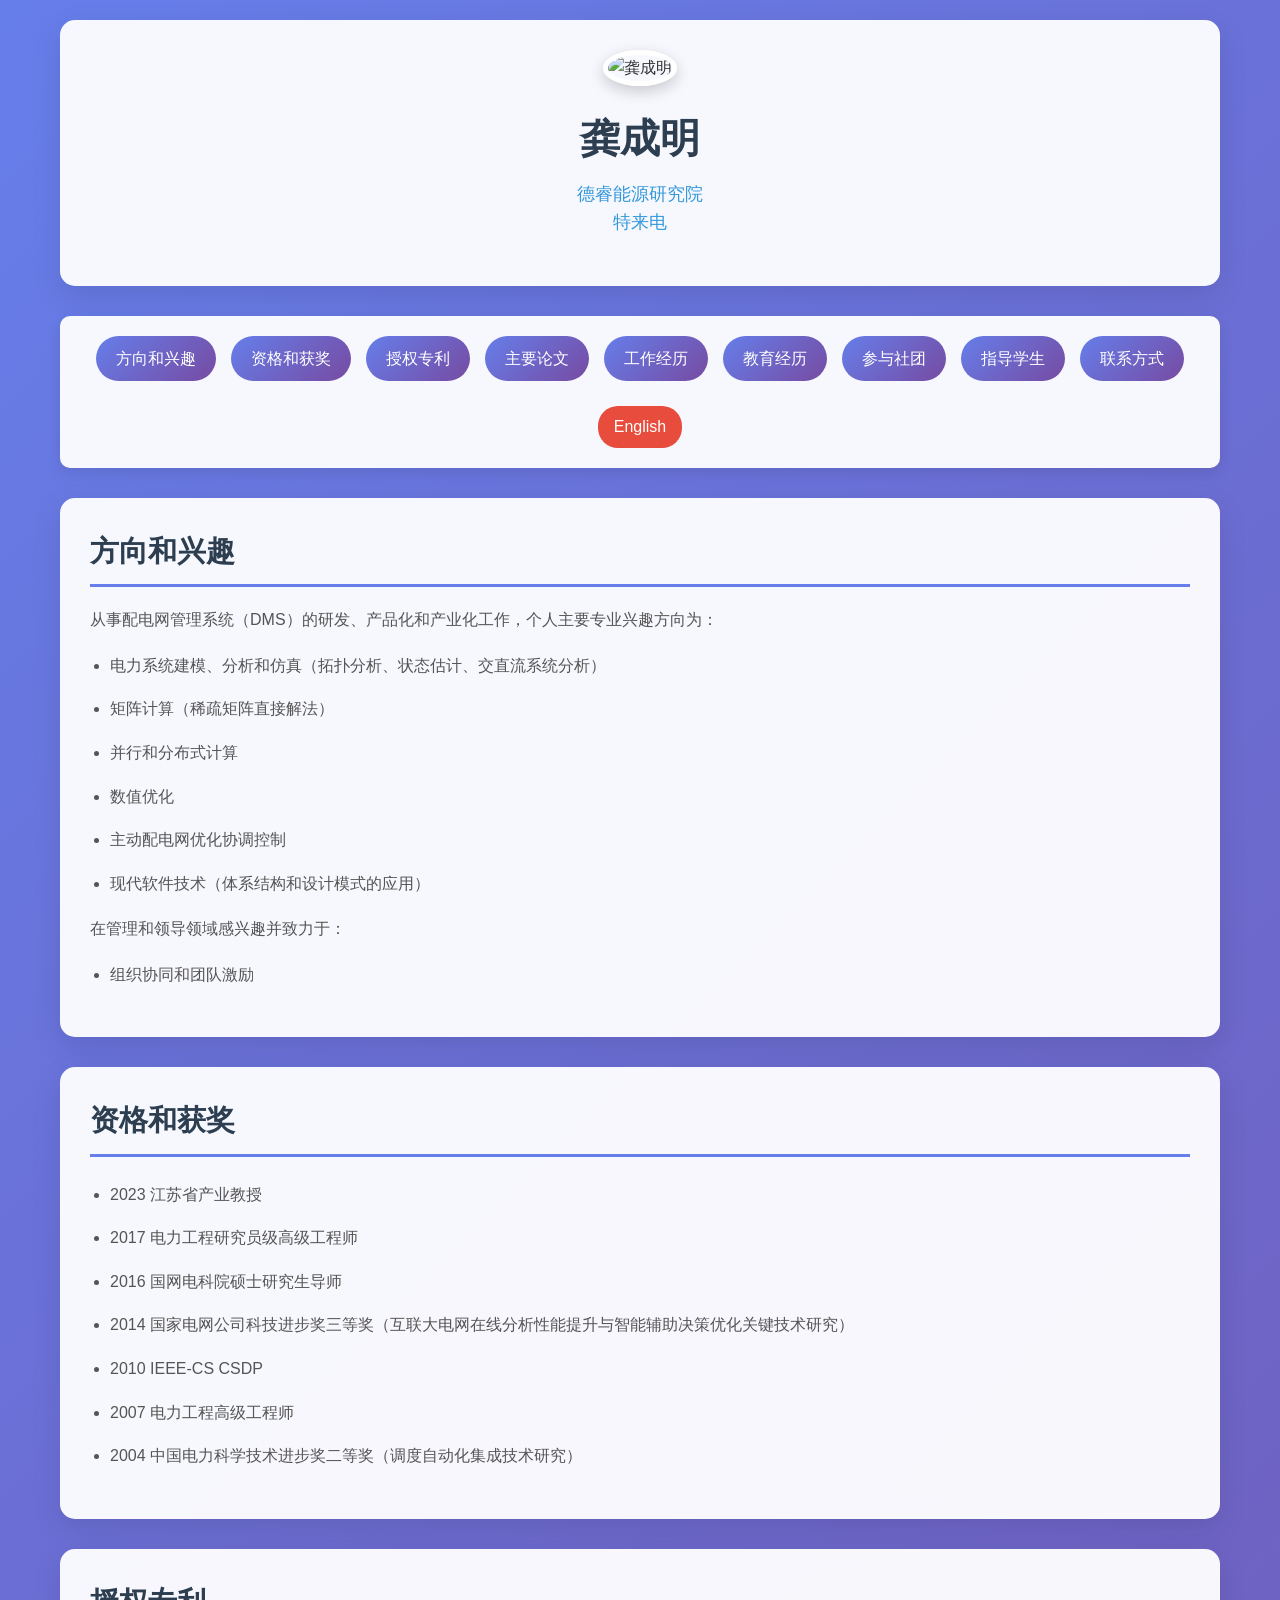
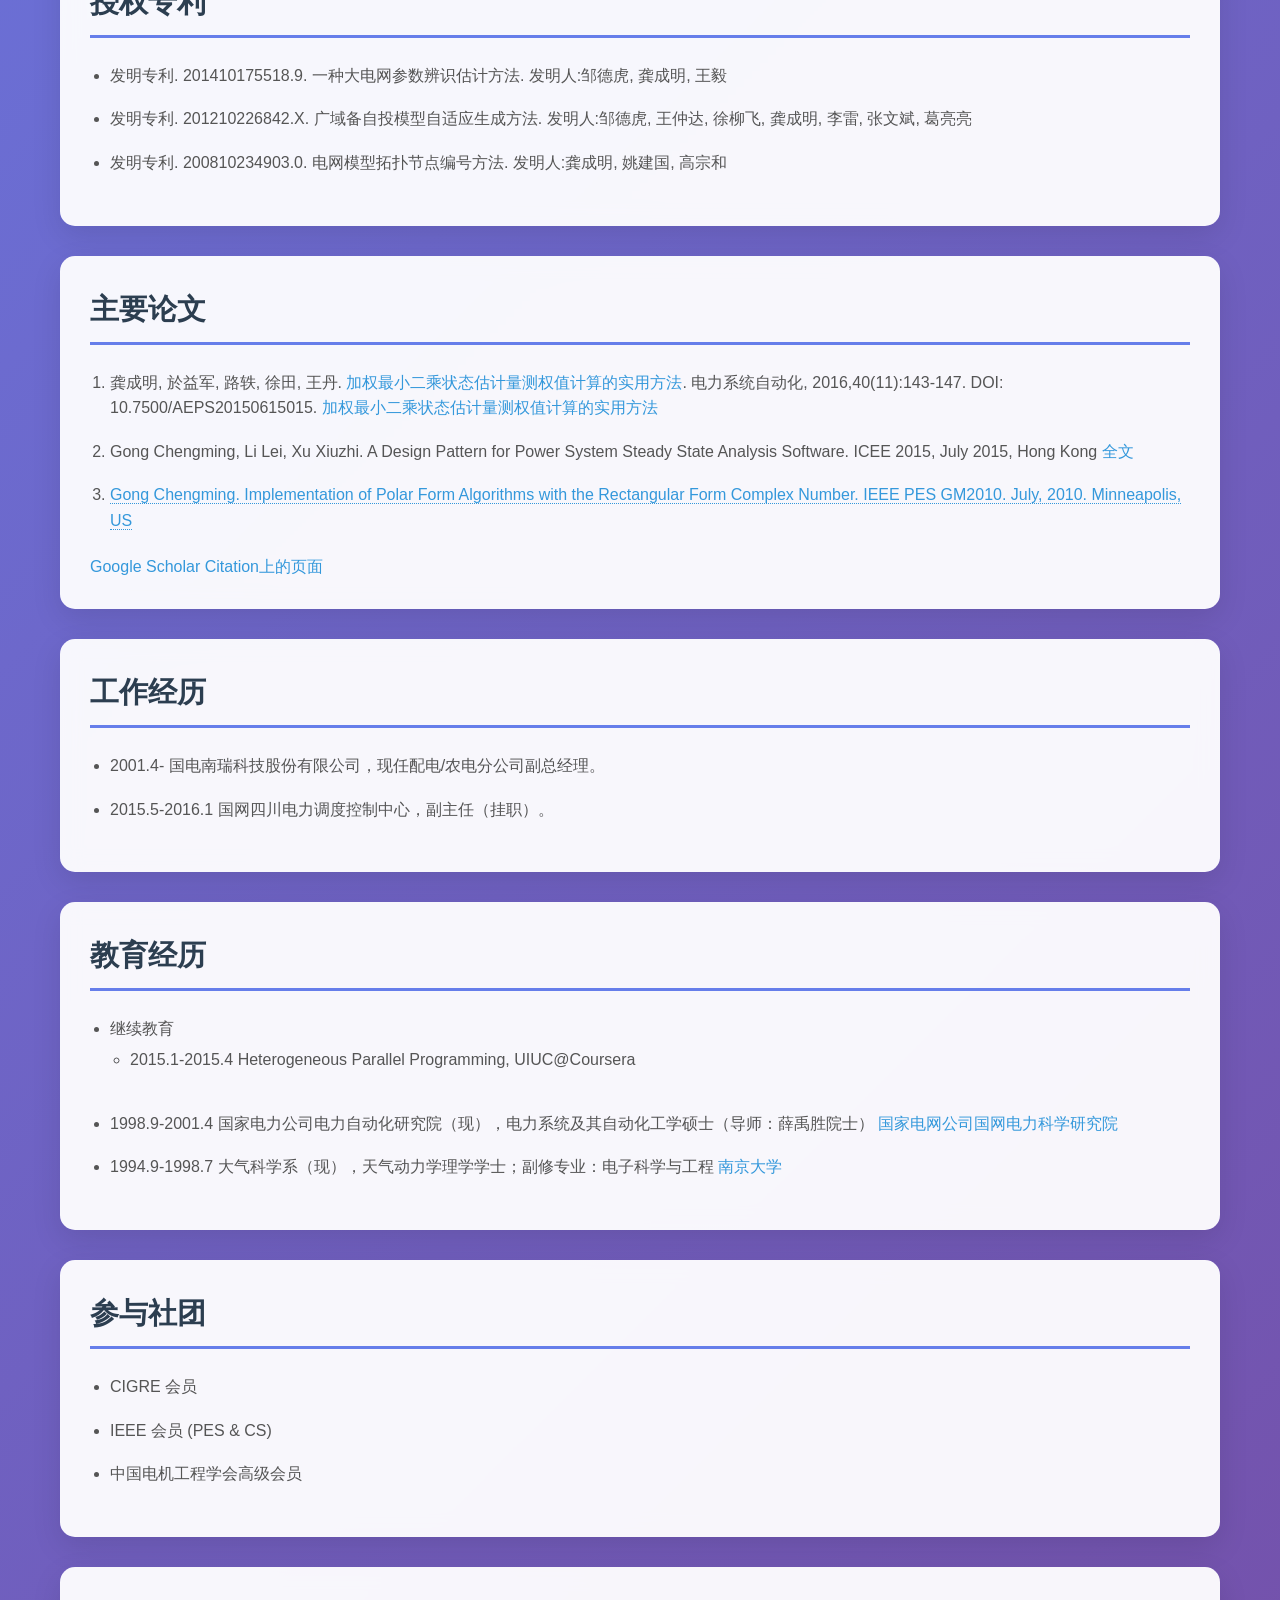
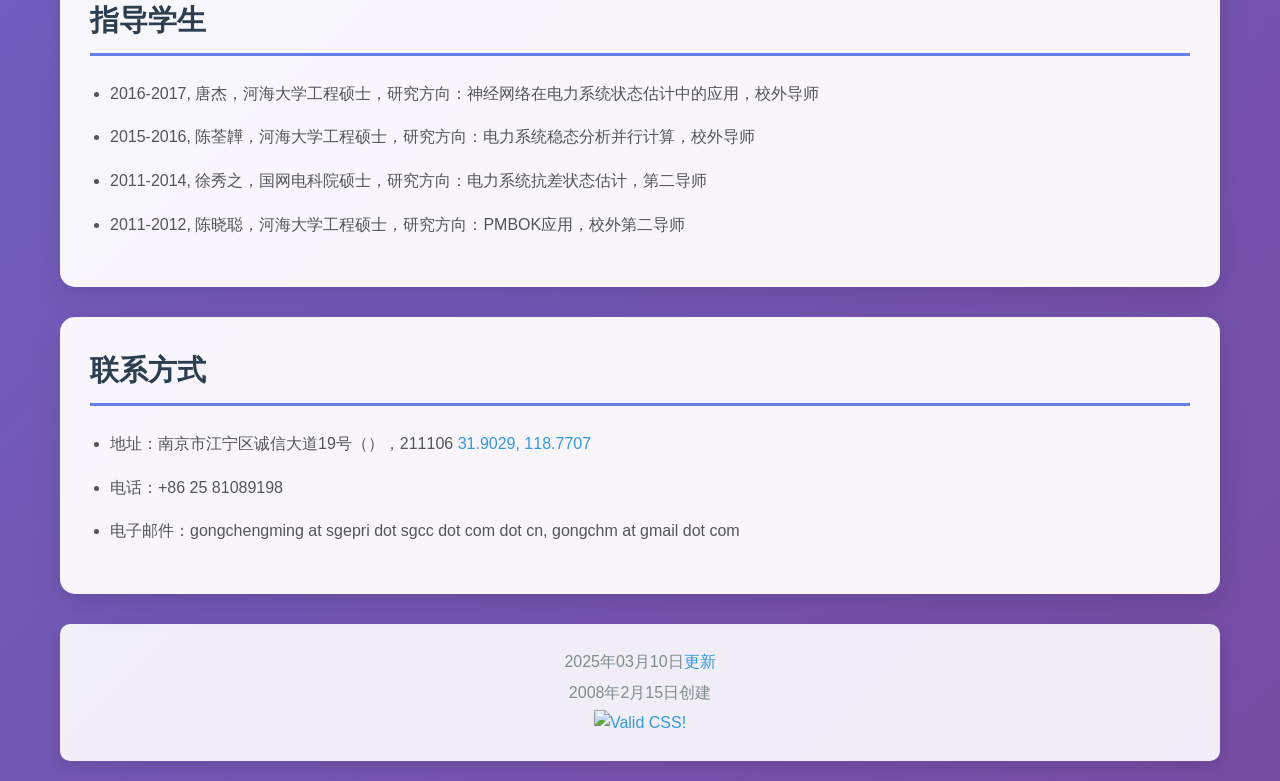
==== commit 676bbc56: "架构升级：实现内容与展示分离，支持JSON配置文件动态渲染" ====
--- a/chemmy.name/index.htm
+++ b/chemmy.name/index.htm
@@ -25,139 +25,26 @@
 <body>
 <div class="container">
   <header>
-    <img src="pic/photo.jpg" alt="龚成明" class="profile-img" />
-    <h1>龚成明</h1>
-    <div class="affiliation">
-      <p><a href="https://deri.org.cn">德睿能源研究院</a></p>
-      <p><a href="https://teld.cn">特来电</a></p>
-    </div>
+    <!-- 个人信息将由JavaScript动态渲染 -->
   </header>
 
   <nav>
     <ul>
-      <li><a href="#interest">方向和兴趣</a></li>
-      <li><a href="#cert">资格和获奖</a></li>
-      <li><a href="#patents">授权专利</a></li>
-      <li><a href="#papers">主要论文</a></li>
-      <li><a href="#employment">工作经历</a></li>
-      <li><a href="#education">教育经历</a></li>
-      <li><a href="#community">参与社团</a></li>
-      <li><a href="#students">指导学生</a></li>
-      <li><a href="#contacts">联系方式</a></li>
-      <li><a href="index_english.htm" class="english-link">English</a></li>
+      <!-- 导航菜单将由JavaScript动态渲染 -->
     </ul>
   </nav>
 
   <main>
-    <section id="interest">
-      <h2>方向和兴趣</h2>
-      <p>从事配电网管理系统（DMS）的研发、产品化和产业化工作，个人主要专业兴趣方向为：</p>
-      <ul>
-        <li>电力系统建模、分析和仿真（拓扑分析、状态估计、交直流系统分析）</li>
-        <li>矩阵计算（稀疏矩阵直接解法）</li>
-        <li>并行和分布式计算</li>
-        <li>数值优化</li>
-        <li>主动配电网优化协调控制</li>
-        <li>现代软件技术（体系结构和设计模式的应用）</li>
-      </ul>
-      <p>在管理和领导领域感兴趣并致力于：</p>
-      <ul>
-        <li>组织协同和团队激励</li>
-      </ul>
-    </section>
-
-    <section id="cert">
-      <h2>资格和获奖</h2>
-      <ul type="disc">
-        <li>2023 江苏省产业教授</li>
-        <li>2017 电力工程研究员级高级工程师</li>
-        <li>2016 国网电科院硕士研究生导师 </li>
-        <li>2014 国家电网公司科技进步奖三等奖（互联大电网在线分析性能提升与智能辅助决策优化关键技术研究）</li>
-        <li>2010 IEEE-CS CSDP </li>
-        <li>2007 电力工程高级工程师</li>
-        <li>2004 中国电力科学技术进步奖二等奖（调度自动化集成技术研究）</li>
-      </ul>
-    </section>
-
-    <section id="patents">
-      <h2>授权专利</h2>
-      <ul>
-        <li>发明专利. 201410175518.9. 一种大电网参数辨识估计方法. 发明人:邹德虎, 龚成明, 王毅</li>
-        <li>发明专利. 201210226842.X. 广域备自投模型自适应生成方法. 发明人:邹德虎, 王仲达, 徐柳飞, 龚成明, 李雷, 张文斌, 葛亮亮</li>
-        <li>发明专利. 200810234903.0. 电网模型拓扑节点编号方法. 发明人:龚成明, 姚建国, 高宗和</li>
-      </ul>
-    </section>
-
-    <section id="papers">
-      <h2>主要论文</h2>
-      <ol start="1" type="1">
-        <li>龚成明, 於益军, 路轶, 徐田, 王丹. <a href="http://www.aeps-info.com/aeps/ch/reader/view_abstract.aspx?file_no=20150615015&flag=1">加权最小二乘状态估计量测权值计算的实用方法</a>. 电力系统自动化, 2016,40(11):143-147. DOI: 10.7500/AEPS20150615015.</li>
-        <li>Gong Chengming, Li Lei, Xu Xiuzhi. A Design Pattern for Power System Steady State Analysis Software. ICEE 2015, July 2015, Hong Kong <a href="paper/ICEE15A-163-FP.pdf">全文</a></li>
-        <li>Gong Chengming. <a class="tip" href="http://dx.doi.org/10.1109/PES.2010.5588093">Implementation of Polar Form Algorithms with the Rectangular Form Complex Number<span id="gm2010_info"><strong>ABSTRACT</strong>: Power system analysis algorithms under polar coordinates are traditionally implemented with the polar form complex number, which is abstracted as phase and magnitude. This paper addresses a method to implement the polar form algorithms with the common rectangular form complex number, which is abstracted as real and imaginary parts. The key points of the addressed method are to express the derivatives to polar components under rectangular coordinates, and to rotate and stretch a complex number under rectangular coordinates. With the addressed method, the polar form algorithms can be implemented with direct complex operations and will share more components with rectangular form algorithms.</span></a>. IEEE PES GM2010. July, 2010. Minneapolis, US <a href="paper/gong-pesgm2010.pdf">全文</a> </li>
-        <li>龚成明, 高宗和, 李鹏, 李峰, 於益军. <a class="tip" href="http://www.ilib2.com/A-%E4%BC%9A%E8%AE%AE%E8%AE%B0%E5%BD%95ID~6495841.html">快速解耦交直流状态估计<span><strong>摘要</strong>：将交直流系统中的直流相关量测扩充到交流有功量测部分,将换流器无功和控制角量测扩充到交流无功量测部分,忽略换流器无功及控制角量测和直流电压之间的关系,用正常工况下的参量对保留的各元素常数化,得到了快速解耦的交直流系统状态估计算法。用实际系统上的算例验证了该算法的正确性和有效性。</span></a>. 电力系统自动化, 2007, 31(增刊): 6-10</li>
-        <li>龚成明, 冯树海, 冯永青, 梁寿愚, 王礼文, 李雷. <a class="tip" href="http://www.ilib2.com/A-%E4%BC%9A%E8%AE%AE%E8%AE%B0%E5%BD%95ID~6495848.html">基于直流潮流模型的支路电抗估计<span><strong>摘要</strong>：正确的网络参数是状态估计正常运行的基础。对于高压输电网络,环网上支路的电抗对系统有功潮流分布的影响最为明显。文中针对这一问题提出了一个基于直流潮流模型的电抗参数估计算法,利用支路所在的冗余环路信息对其电抗值进行估计,冗余信息可以来自单个断面,也可以来自多个历史数据断面。用一个实际系统上的算例验证了该算法的正确性和实用性。</span></a>. 电力系统自动化, 2007,31(增刊):36-39</li>
-        <li>Chengming Gong, Shuhai Feng, Xianfeng Xu, Yuefeng Liang, Hongwei Du. <a class="tip" href="paper/PSNTP_paper.pdf">A General Power System Topology Analysis Package and Its Applications<span><strong>ABSTRACT</strong>: Power system network topology analysis is a basic function in the Energy Management System (EMS). The task of traditional topology analysis function is mainly to build bus and island models for online network analysis modules, such as state estimation, contingency analysis and dispatcher power flow. In this paper, some new topological objects in the power system network, including bay, loop, route, etc, and model type of node, bus, extended-bus, primary bus and primary extended-bus are abstracted. A power system topology analysis (PSNTP) package is addressed based on the abstracted concepts. The package is implemented in a general way by applying several basic graph theory algorithms to different model types. Functions and interfaces provided by the package are listed and some ways to improve the package's flexibility and efficiency are discussed in the paper. Application examples in Supervisor Control And Data Acquisition (SCADA) and state estimation modules show the package's validity and value.</span></a>. ICEE2006, July, 2006, YongPyong, Korea</li>
-        <li>龚成明, 於益军, 梁小鹏. <a class="tip" href="http://www.ilib2.com/A-ISSN~1009-0665(2004)04-0010-03.html">旁路代的识别算法<span><strong>摘要</strong>：分析了旁路接线形式和旁路代运行方式的拓扑特征,引入间隔和次母线的概念,抽象出它们和旁路代识别相关的属性,在此基础上提出了一个清晰而可靠的旁路代识别算法.这一算法在通用的网络拓扑分析程序上稍作修改即可实现,实际应用中维护工作量很少,只需提供基本的连接关系信息即可,易于实用化.</span></a>. 江苏电机工程,2004,23(4):10-12</li>
-      </ol>
-      <a href="http://scholar.google.com/citations?user=jVuWb3QAAAAJ&hl=en">Google Scholar Citation上的页面</a>
-    </section>
-
-    <section id="employment">
-      <h2>工作经历</h2>
-      <ul>
-        <li>2001.4- 国电南瑞科技股份有限公司，现任配电/农电分公司副总经理。</li>
-        <li>2015.5-2016.1 国网四川电力调度控制中心，副主任（挂职）。</li>
-      </ul>
-    </section>
-
-    <section id="education">
-      <h2>教育经历</h2>
-      <ul>
-        <li>继续教育
-          <ul>
-            <li>2015.1-2015.4 Heterogeneous Parallel Programming, UIUC@Coursera</li>
-          </ul>
-        </li>
-        <li>1998.9-2001.4 国家电力公司电力自动化研究院（现<a href="http://www.sgepri.sgcc.com.cn">国家电网公司国网电力科学研究院</a>），电力系统及其自动化工学硕士（导师：薛禹胜院士）</li>
-        <li>1994.9-1998.7 <a href="http://www.nju.edu.cn">南京大学</a>大气科学系（现<a href="http://as.nju.edu.cn/">大气科学学院</a>），天气动力学理学学士；副修专业：电子科学与工程</li>
-      </ul>
-    </section>
-
-    <section id="community">
-      <h2>参与社团</h2>
-      <ul>
-        <li>CIGRE 会员</li>
-        <li>IEEE 会员 (PES & CS)</li>
-        <li>中国电机工程学会高级会员</li>
-      </ul>
-    </section>
-
-    <section id="students">
-      <h2>指导学生</h2>
-      <ul>
-        <li>2016-2017, 唐杰，河海大学工程硕士，研究方向：神经网络在电力系统状态估计中的应用，校外导师</li>
-        <li>2015-2016, 陈荃韡，河海大学工程硕士，研究方向：电力系统稳态分析并行计算，校外导师</li>
-        <li>2011-2014, 徐秀之，国网电科院硕士，研究方向：电力系统抗差状态估计，第二导师</li>
-        <li>2011-2012, 陈晓聪，河海大学工程硕士，研究方向：PMBOK应用，校外第二导师</li>
-      </ul>
-    </section>
-
-    <section id="contacts">
-      <h2>联系方式</h2>
-      <ul>
-        <li>地址：南京市江宁区诚信大道19号（<a href="https://www.google.com/maps/preview/place/%2B31%C2%B054'10.44%22,+%2B118%C2%B046'14.52%22/@31.9029,118.7707,590m/data=!3m2!1e3!4b1!4m2!3m1!1s0x0:0x0" target=_blank>31.9029, 118.7707</a>），211106</li>
-        <li>电话：+86 25 81089198</li>
-        <li>电子邮件：gongchengming at sgepri dot sgcc dot com dot cn, gongchm at gmail dot com</li>
-      </ul>
-    </section>  </main>
+    <!-- 主要内容将由JavaScript动态渲染 -->
+  </main>
 
   <footer>
-    <p>2025年03月10日<a href="https://github.com/gongchm/homepage/commits/master">更新</a></p>
-    <p>2008年2月15日创建</p>
-    <p><a href="http://jigsaw.w3.org/css-validator/check/referer"><img style="border: 0; width: 88px; height: 31px" src="http://jigsaw.w3.org/css-validator/images/vcss" alt="Valid CSS!" /></a></p>
+    <!-- 页脚将由JavaScript动态渲染 -->
   </footer>
 </div>
 
+<!-- 引入内容渲染引擎 -->
+<script src="js/renderer.js"></script>
+
 </body>
 </html>
-
--- a/chemmy.name/css/modern.css
+++ b/chemmy.name/css/modern.css
@@ -72,7 +72,11 @@
 
 /* 导航菜单 */
 nav {
-  background: rgba(255, 255, 255, 0.9);
+  position: sticky;
+  top: 0;
+  z-index: 100;
+  background: rgba(255, 255, 255, 0.95);
+  backdrop-filter: blur(10px);
   border-radius: 10px;
   padding: 20px;
   margin-bottom: 30px;
@@ -238,6 +242,13 @@
     height: 120px;
   }
   
+  nav {
+    position: sticky;
+    top: 0;
+    z-index: 100;
+    padding: 15px;
+  }
+  
   nav ul {
     gap: 10px;
   }
@@ -277,6 +288,13 @@
   .profile-img {
     width: 100px;
     height: 100px;
+  }
+  
+  nav {
+    position: sticky;
+    top: 0;
+    z-index: 100;
+    padding: 10px;
   }
   
   nav ul {
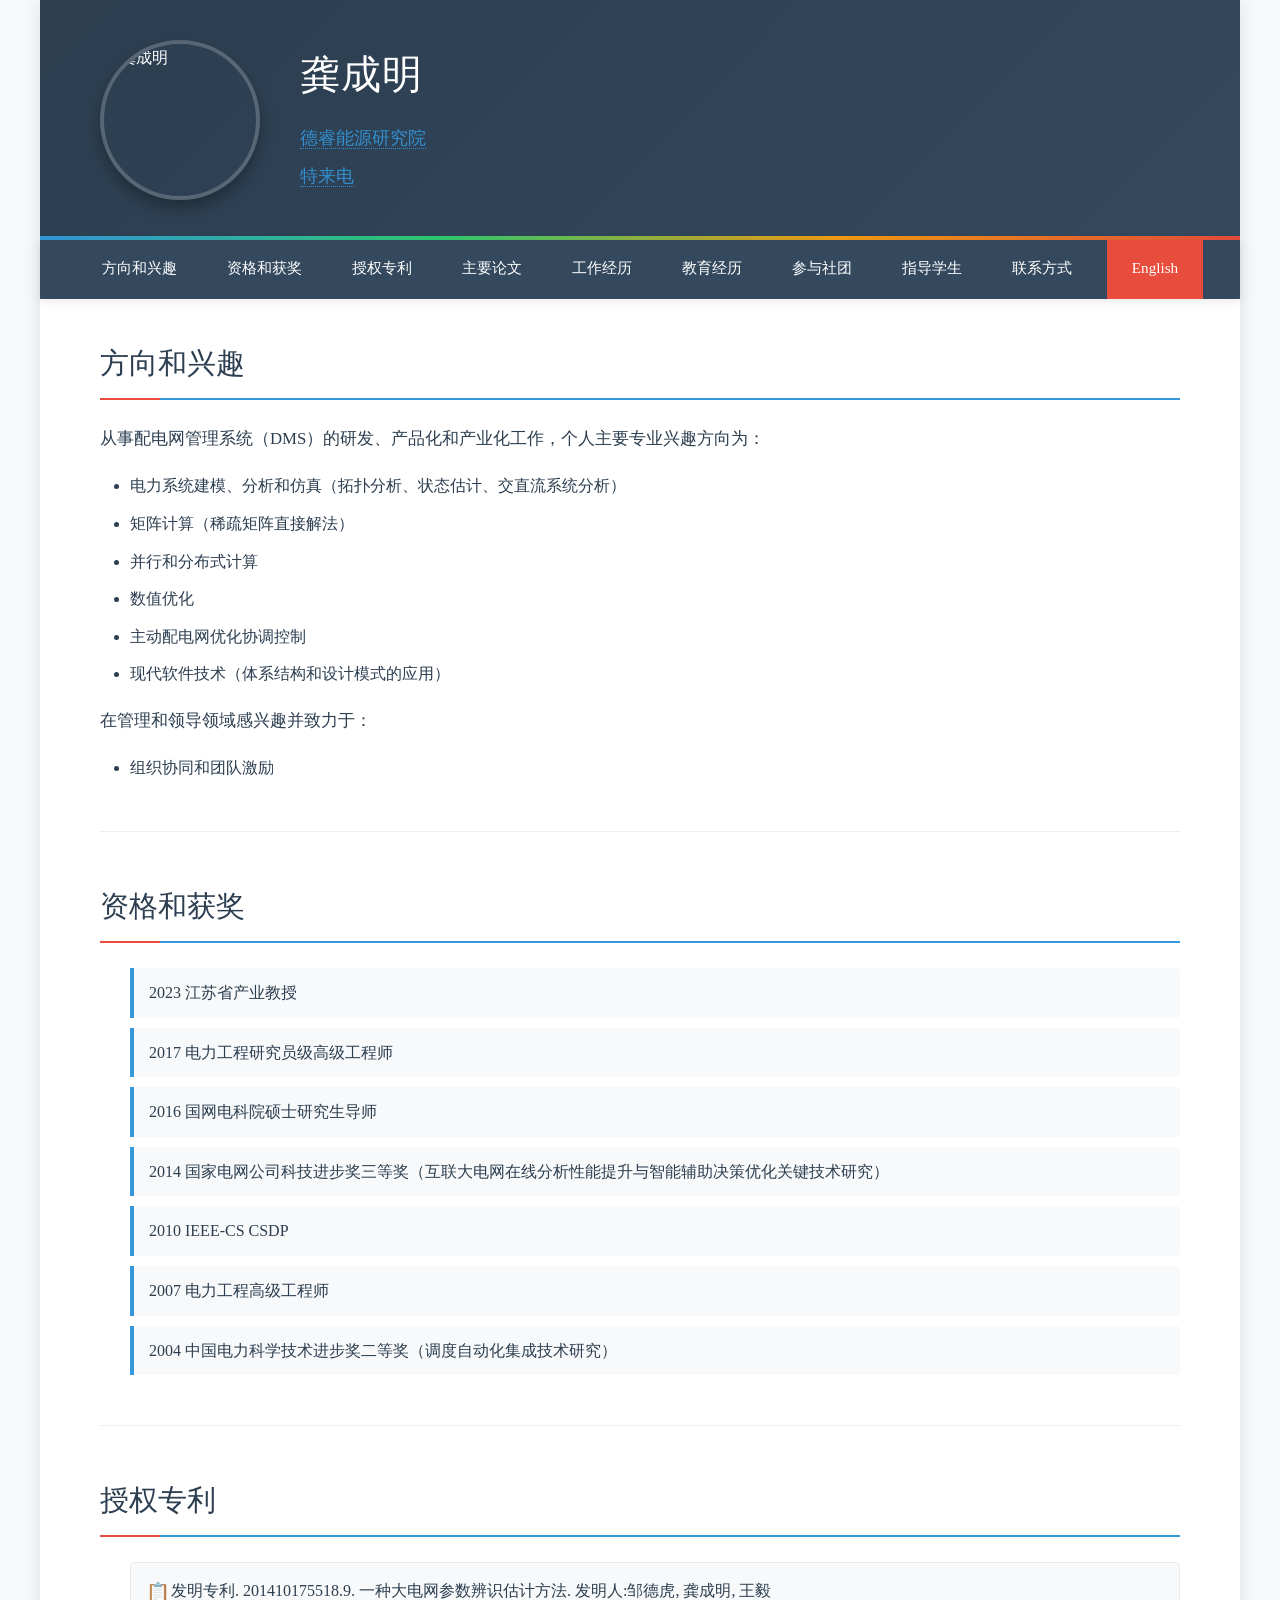
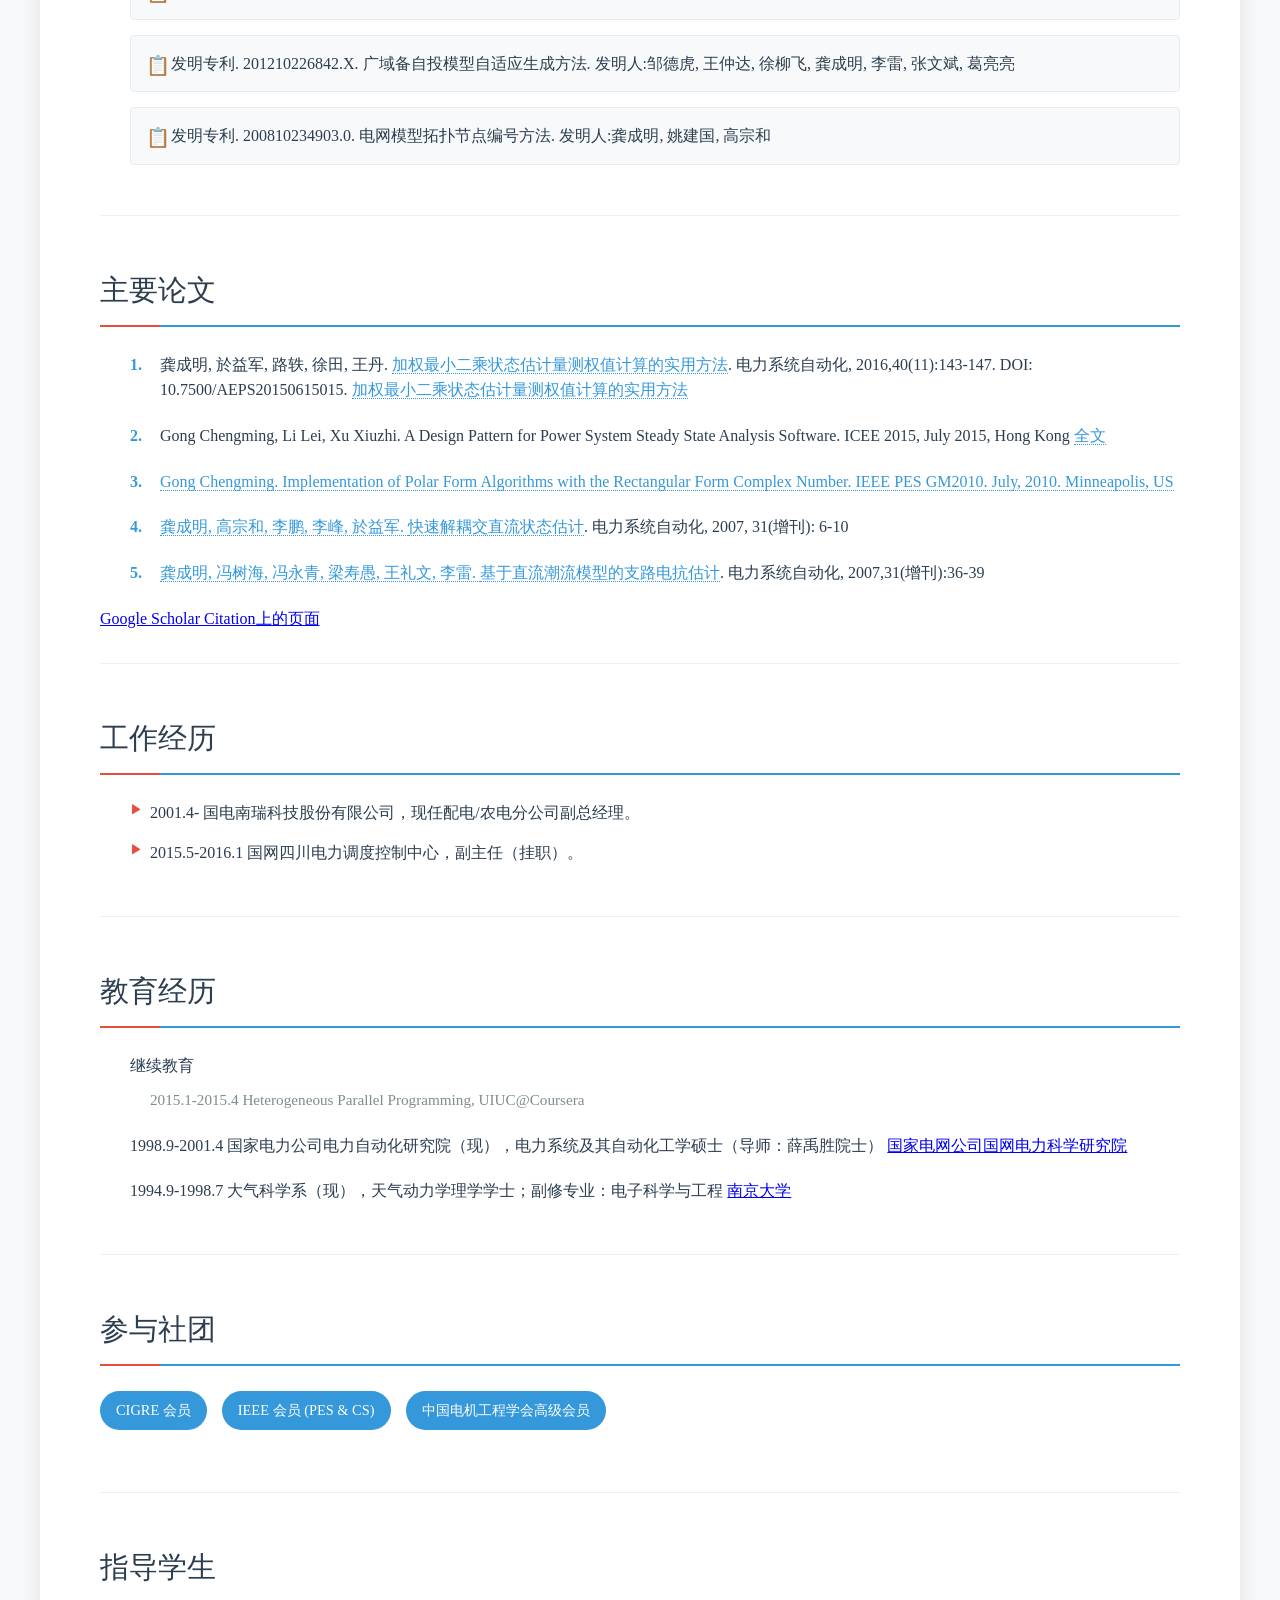
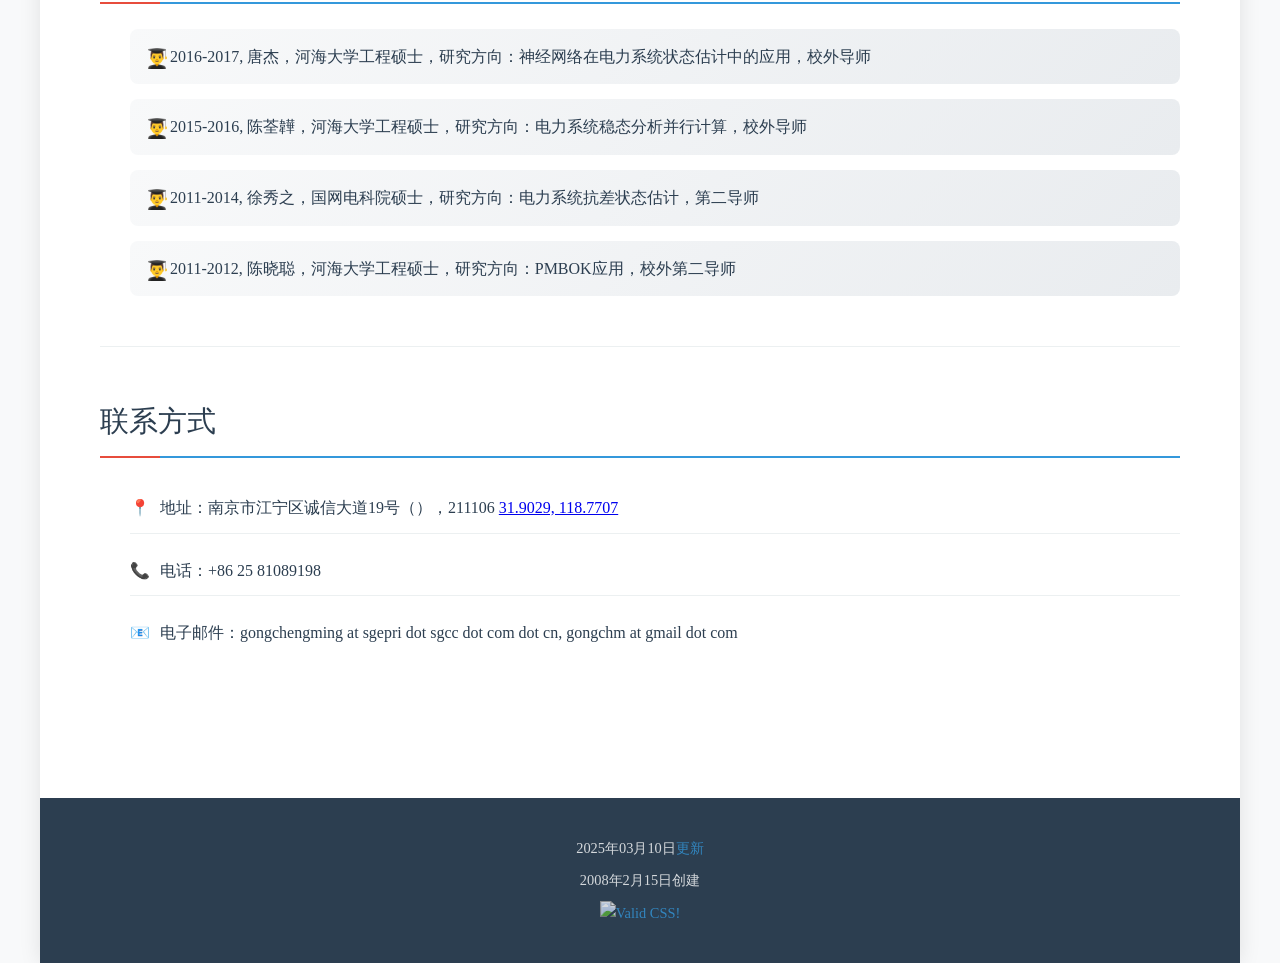
==== commit ab3dfe3b: "更新个人信息：机构名称和联系方式，采用学术风格设计" ====
--- a/chemmy.name/index.htm
+++ b/chemmy.name/index.htm
@@ -4,7 +4,7 @@
 <meta charset="UTF-8">
 <meta name="viewport" content="width=device-width, initial-scale=1.0">
 <title>龚成明的个人主页</title>
-<link rel="stylesheet" href="css/modern.css" type="text/css" />
+<link rel="stylesheet" href="css/academic.css" type="text/css" />
 
 <script type="text/javascript">
 
--- a/chemmy.name/css/academic.css
+++ b/chemmy.name/css/academic.css
@@ -0,0 +1,548 @@
+/* 学术风格样式 */
+* {
+  margin: 0;
+  padding: 0;
+  box-sizing: border-box;
+}
+
+body {
+  font-family: 'Georgia', 'Times New Roman', 'STSong', 'SimSun', serif;
+  line-height: 1.7;
+  color: #2c3e50;
+  background: #f8f9fa;
+  text-decoration: none;
+}
+
+/* 主容器 */
+.container {
+  max-width: 1200px;
+  margin: 0 auto;
+  background: white;
+  box-shadow: 0 0 20px rgba(0,0,0,0.1);
+}
+
+/* 头部区域 */
+header {
+  background: linear-gradient(135deg, #2c3e50 0%, #34495e 100%);
+  color: white;
+  padding: 40px 60px;
+  position: relative;
+}
+
+header::after {
+  content: '';
+  position: absolute;
+  bottom: 0;
+  left: 0;
+  right: 0;
+  height: 4px;
+  background: linear-gradient(90deg, #3498db, #2ecc71, #f39c12, #e74c3c);
+}
+
+.header-content {
+  display: flex;
+  align-items: center;
+  gap: 40px;
+}
+
+.profile-img {
+  width: 160px;
+  height: 160px;
+  border-radius: 50%;
+  border: 4px solid rgba(255,255,255,0.2);
+  box-shadow: 0 8px 16px rgba(0,0,0,0.3);
+  object-fit: cover;
+}
+
+.header-info h1 {
+  font-size: 2.5rem;
+  font-weight: 300;
+  margin-bottom: 15px;
+  letter-spacing: 1px;
+}
+
+.affiliation {
+  font-size: 1.1rem;
+  opacity: 0.9;
+}
+
+.affiliation p {
+  margin: 8px 0;
+}
+
+.affiliation a {
+  color: #3498db;
+  text-decoration: none;
+  border-bottom: 1px dotted #3498db;
+  transition: all 0.3s ease;
+}
+
+.affiliation a:hover {
+  color: #2980b9;
+  border-bottom-style: solid;
+}
+
+/* 导航区域 */
+nav {
+  background: #34495e;
+  padding: 0;
+  position: sticky;
+  top: 0;
+  z-index: 100;
+  box-shadow: 0 2px 10px rgba(0,0,0,0.1);
+}
+
+nav ul {
+  list-style: none;
+  display: flex;
+  justify-content: center;
+  flex-wrap: wrap;
+  margin: 0;
+  padding: 0;
+}
+
+nav li {
+  margin: 0;
+}
+
+nav a {
+  display: block;
+  padding: 15px 25px;
+  color: white;
+  text-decoration: none;
+  font-size: 0.95rem;
+  transition: all 0.3s ease;
+  border-bottom: 3px solid transparent;
+  font-weight: 300;
+}
+
+nav a:hover {
+  background: rgba(255,255,255,0.1);
+  border-bottom-color: #3498db;
+}
+
+nav a.english-link {
+  background: #e74c3c;
+  margin-left: 10px;
+  border-radius: 0;
+}
+
+nav a.english-link:hover {
+  background: #c0392b;
+}
+
+/* 主要内容区域 */
+main {
+  padding: 40px 60px;
+  min-height: 400px;
+}
+
+section {
+  margin-bottom: 50px;
+  padding-bottom: 30px;
+  border-bottom: 1px solid #ecf0f1;
+}
+
+section:last-child {
+  border-bottom: none;
+}
+
+section h2 {
+  font-size: 1.8rem;
+  color: #2c3e50;
+  margin-bottom: 25px;
+  padding-bottom: 10px;
+  border-bottom: 2px solid #3498db;
+  font-weight: 400;
+  position: relative;
+}
+
+section h2::before {
+  content: '';
+  position: absolute;
+  bottom: -2px;
+  left: 0;
+  width: 60px;
+  height: 2px;
+  background: #e74c3c;
+}
+
+/* 段落样式 */
+section p {
+  margin-bottom: 15px;
+  text-align: justify;
+  font-size: 1.05rem;
+}
+
+/* 列表样式 */
+section ul, section ol {
+  margin: 20px 0 20px 30px;
+}
+
+section li {
+  margin-bottom: 12px;
+  line-height: 1.6;
+}
+
+/* 论文特殊样式 */
+#papers ol {
+  list-style: none;
+  counter-reset: paper-counter;
+}
+
+#papers li {
+  counter-increment: paper-counter;
+  margin-bottom: 20px;
+  padding-left: 30px;
+  position: relative;
+  line-height: 1.6;
+}
+
+#papers li::before {
+  content: counter(paper-counter) ".";
+  position: absolute;
+  left: 0;
+  font-weight: bold;
+  color: #3498db;
+}
+
+#papers li a {
+  color: #3498db;
+  text-decoration: none;
+  border-bottom: 1px dotted #3498db;
+}
+
+#papers li a:hover {
+  color: #2980b9;
+  border-bottom-style: solid;
+}
+
+/* 工作经历样式 */
+#employment ul {
+  list-style: none;
+}
+
+#employment li {
+  padding-left: 20px;
+  position: relative;
+  margin-bottom: 15px;
+}
+
+#employment li::before {
+  content: "▶";
+  position: absolute;
+  left: 0;
+  color: #e74c3c;
+  font-size: 0.8rem;
+}
+
+/* 教育经历样式 */
+#education ul {
+  list-style: none;
+}
+
+#education > ul > li {
+  margin-bottom: 20px;
+  padding-left: 0;
+}
+
+#education > ul > li::before {
+  display: none;
+}
+
+#education li ul {
+  margin-top: 10px;
+  margin-left: 20px;
+}
+
+#education li ul li {
+  font-size: 0.95rem;
+  color: #7f8c8d;
+}
+
+/* 资格获奖样式 */
+#cert ul {
+  list-style: none;
+}
+
+#cert li {
+  padding: 12px 15px;
+  margin-bottom: 10px;
+  background: #f8f9fa;
+  border-left: 4px solid #3498db;
+  border-radius: 0 4px 4px 0;
+  transition: all 0.3s ease;
+}
+
+#cert li:hover {
+  background: #e8f4f8;
+  transform: translateX(5px);
+}
+
+/* 专利样式 */
+#patents ul {
+  list-style: none;
+}
+
+#patents li {
+  padding: 15px;
+  margin-bottom: 15px;
+  background: #f8f9fa;
+  border: 1px solid #e9ecef;
+  border-radius: 4px;
+  position: relative;
+}
+
+#patents li::before {
+  content: "📋";
+  position: absolute;
+  top: 15px;
+  left: 15px;
+  font-size: 1.2rem;
+}
+
+#patents li {
+  padding-left: 40px;
+}
+
+/* 社团样式 */
+#community ul {
+  display: flex;
+  flex-wrap: wrap;
+  gap: 15px;
+  list-style: none;
+  margin-left: 0;
+}
+
+#community li {
+  padding: 8px 16px;
+  background: #3498db;
+  color: white;
+  border-radius: 20px;
+  font-size: 0.9rem;
+}
+
+/* 学生指导样式 */
+#students ul {
+  list-style: none;
+}
+
+#students li {
+  padding: 15px;
+  margin-bottom: 15px;
+  background: linear-gradient(135deg, #f8f9fa 0%, #e9ecef 100%);
+  border-radius: 8px;
+  position: relative;
+}
+
+#students li::before {
+  content: "👨‍🎓";
+  position: absolute;
+  top: 15px;
+  left: 15px;
+  font-size: 1.2rem;
+}
+
+#students li {
+  padding-left: 40px;
+}
+
+/* 联系方式样式 */
+#contacts ul {
+  list-style: none;
+}
+
+#contacts li {
+  padding: 12px 0;
+  border-bottom: 1px solid #ecf0f1;
+}
+
+#contacts li:last-child {
+  border-bottom: none;
+}
+
+#contacts li::before {
+  content: "📧";
+  margin-right: 10px;
+}
+
+#contacts li:nth-child(1)::before {
+  content: "📍";
+}
+
+#contacts li:nth-child(2)::before {
+  content: "📞";
+}
+
+/* 工具提示样式 */
+.tip {
+  position: relative;
+  text-decoration: none;
+  color: #3498db;
+  border-bottom: 1px dotted #3498db;
+}
+
+.tip:hover {
+  color: #2980b9;
+}
+
+.tip span {
+  display: none;
+}
+
+.tip:hover span {
+  display: block;
+  position: absolute;
+  top: 100%;
+  left: 50%;
+  transform: translateX(-50%);
+  width: 400px;
+  max-width: 90vw;
+  color: #333;
+  padding: 15px;
+  border: none;
+  border-radius: 8px;
+  z-index: 1000;
+  background: white;
+  box-shadow: 0 10px 30px rgba(0,0,0,0.2);
+  font-size: 14px;
+  line-height: 1.5;
+  margin-top: 10px;
+}
+
+/* 页脚样式 */
+footer {
+  background: #2c3e50;
+  color: white;
+  text-align: center;
+  padding: 30px 60px;
+  font-size: 0.9rem;
+}
+
+footer p {
+  margin: 8px 0;
+  opacity: 0.8;
+}
+
+footer a {
+  color: #3498db;
+  text-decoration: none;
+}
+
+footer a:hover {
+  color: #2980b9;
+  text-decoration: underline;
+}
+
+/* 响应式设计 */
+@media screen and (max-width: 768px) {
+  .header-content {
+    flex-direction: column;
+    text-align: center;
+    gap: 20px;
+  }
+  
+  header {
+    padding: 30px 20px;
+  }
+  
+  .header-info h1 {
+    font-size: 2rem;
+  }
+  
+  .profile-img {
+    width: 120px;
+    height: 120px;
+  }
+  
+  nav ul {
+    flex-direction: column;
+  }
+  
+  nav a {
+    text-align: center;
+    border-bottom: 1px solid rgba(255,255,255,0.1);
+  }
+  
+  main {
+    padding: 30px 20px;
+  }
+  
+  section h2 {
+    font-size: 1.5rem;
+  }
+  
+  #community ul {
+    justify-content: center;
+  }
+  
+  .tip:hover span {
+    width: 300px;
+    font-size: 13px;
+  }
+}
+
+@media screen and (max-width: 480px) {
+  header {
+    padding: 20px 15px;
+  }
+  
+  .header-info h1 {
+    font-size: 1.8rem;
+  }
+  
+  .profile-img {
+    width: 100px;
+    height: 100px;
+  }
+  
+  main {
+    padding: 20px 15px;
+  }
+  
+  section h2 {
+    font-size: 1.3rem;
+  }
+  
+  section p {
+    font-size: 1rem;
+  }
+  
+  .tip:hover span {
+    position: fixed;
+    top: 50%;
+    left: 50%;
+    transform: translate(-50%, -50%);
+    width: 90%;
+    max-width: 300px;
+    max-height: 70vh;
+    overflow-y: auto;
+  }
+}
+
+/* 打印样式 */
+@media print {
+  body {
+    background: white;
+    font-size: 12pt;
+  }
+  
+  header {
+    background: none;
+    color: black;
+    -webkit-print-color-adjust: exact;
+  }
+  
+  nav {
+    display: none;
+  }
+  
+  section {
+    break-inside: avoid;
+    page-break-inside: avoid;
+  }
+  
+  .tip:hover span {
+    display: none;
+  }
+}
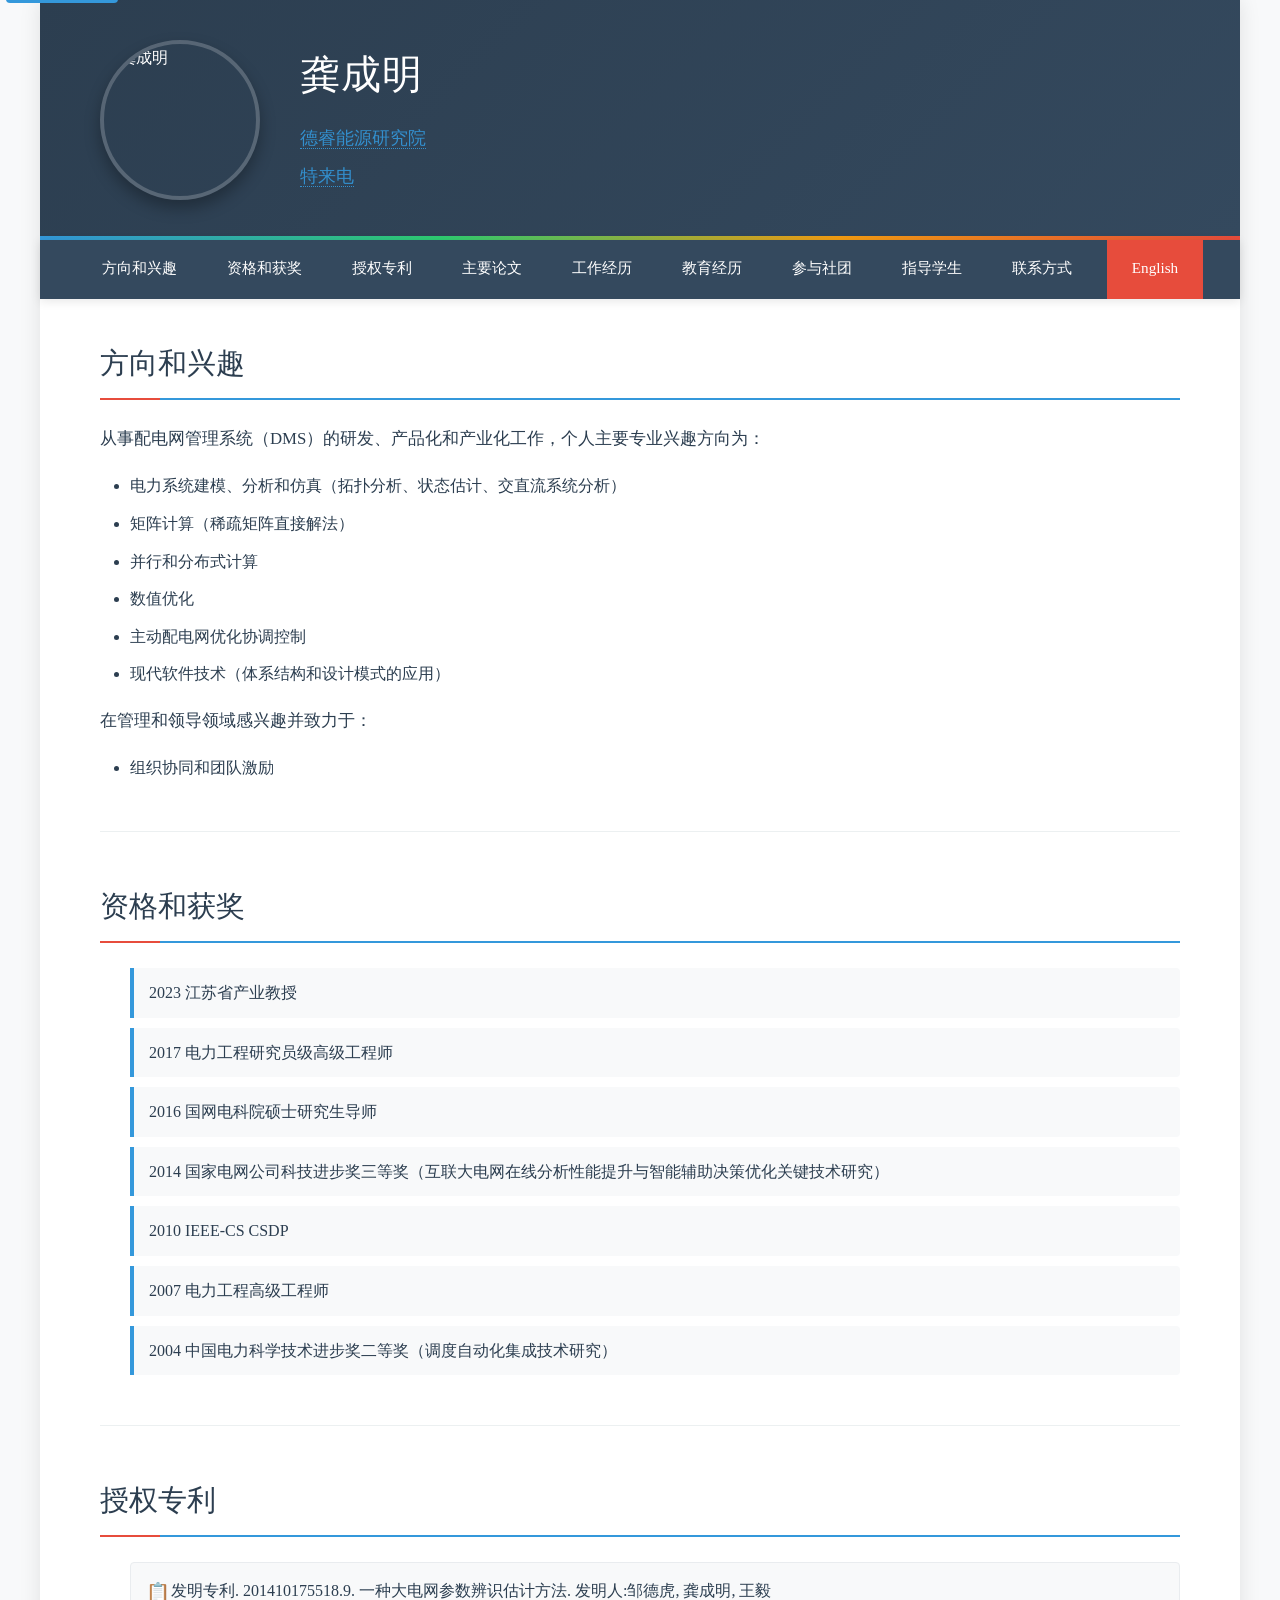
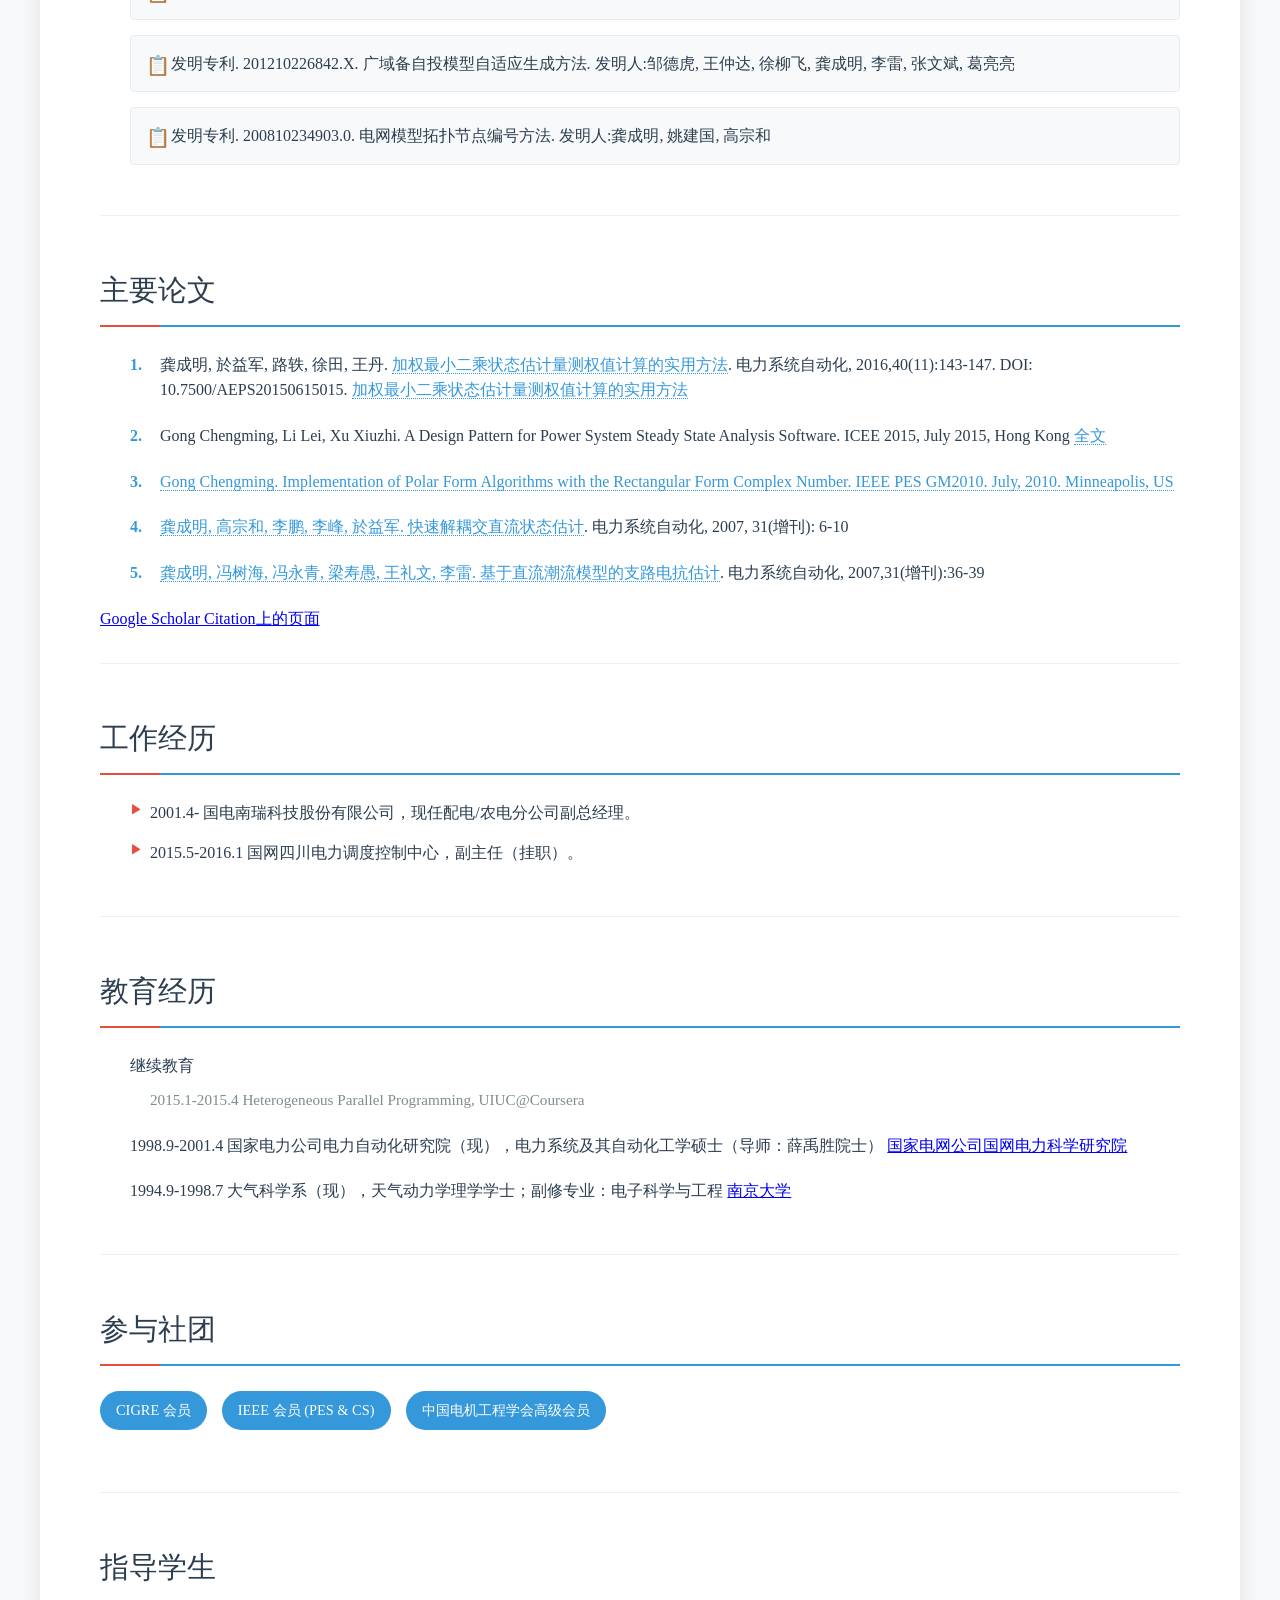
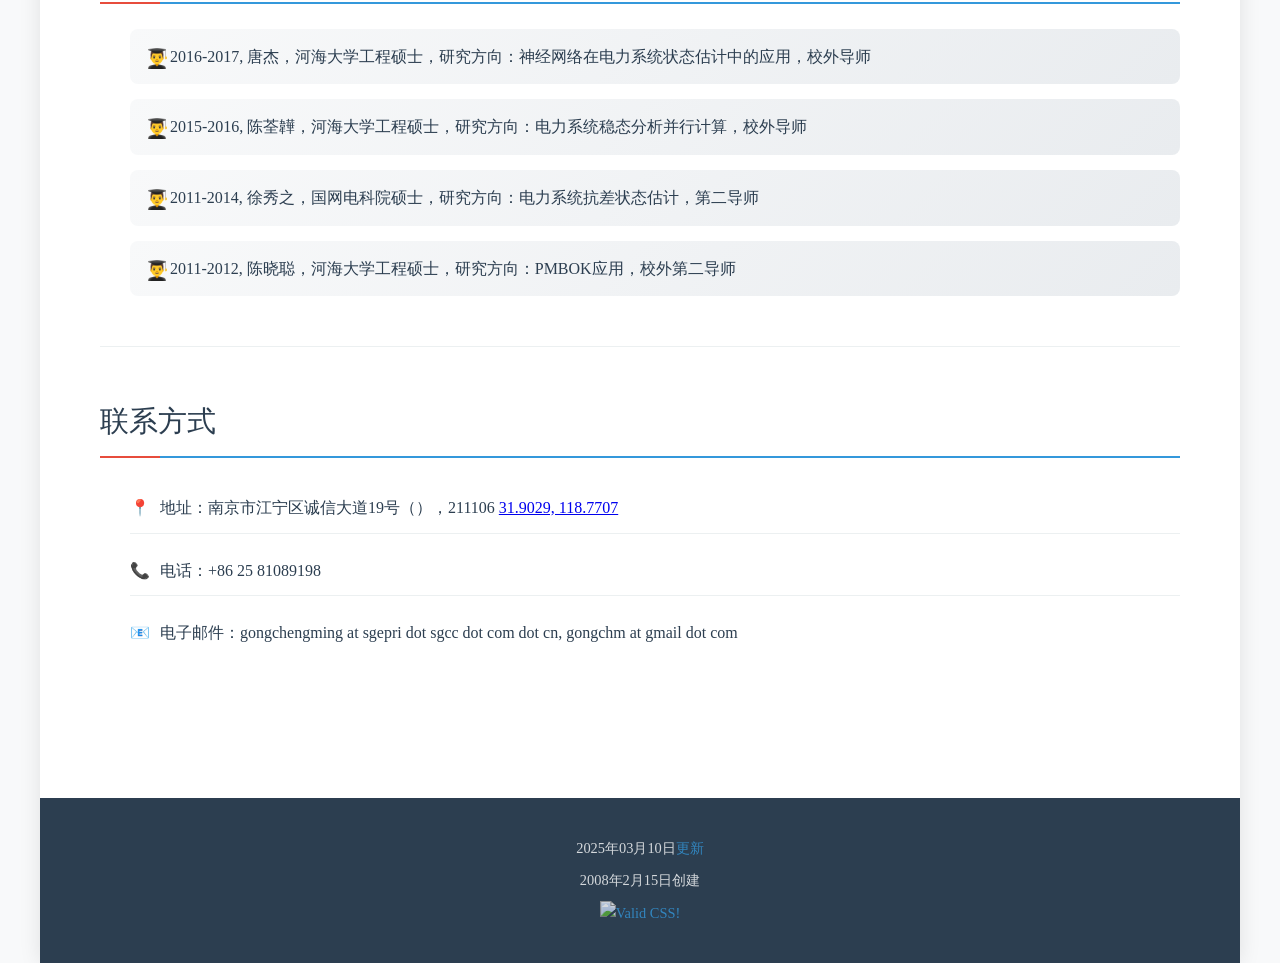
==== commit c2bcef8d: "全面完善网站架构：优化SEO、性能、可访问性和用户体验" ====
--- a/chemmy.name/index.htm
+++ b/chemmy.name/index.htm
@@ -1,44 +1,58 @@
 ﻿<!DOCTYPE html>
 <html lang="zh-CN">
 <head>
-<meta charset="UTF-8">
-<meta name="viewport" content="width=device-width, initial-scale=1.0">
-<title>龚成明的个人主页</title>
-<link rel="stylesheet" href="css/academic.css" type="text/css" />
+  <meta charset="UTF-8">
+  <meta name="viewport" content="width=device-width, initial-scale=1.0">
+  <meta name="description" content="龚成明的个人主页 - 电力系统专家，研究方向包括配电网管理系统、状态估计、并行计算等">
+  <meta name="keywords" content="龚成明,电力系统,状态估计,配电网,DMS,并行计算">
+  <meta name="author" content="龚成明">
+  <meta name="robots" content="index, follow">
+  
+  <!-- Open Graph / Facebook -->
+  <meta property="og:type" content="website">
+  <meta property="og:title" content="龚成明的个人主页">
+  <meta property="og:description" content="电力系统专家，研究方向包括配电网管理系统、状态估计、并行计算等">
+  
+  <!-- Twitter -->
+  <meta property="twitter:card" content="summary_large_image">
+  <meta property="twitter:title" content="龚成明的个人主页">
+  <meta property="twitter:description" content="电力系统专家，研究方向包括配电网管理系统、状态估计、并行计算等">
+  
+  <title>龚成明的个人主页</title>
+  <link rel="stylesheet" href="css/academic.css?v=1.1" type="text/css" />
+  <link rel="preconnect" href="https://fonts.googleapis.com">
+  <link rel="preconnect" href="https://fonts.gstatic.com" crossorigin>
 
-<script type="text/javascript">
-
-  var _gaq = _gaq || [];
-  _gaq.push(['_setAccount', 'UA-8290432-1']);
-  _gaq.push(['_trackPageview']);
-
-  (function() {
-    var ga = document.createElement('script'); ga.type = 'text/javascript'; ga.async = true;
-    ga.src = ('https:' == document.location.protocol ? 'https://ssl' : 'http://www') + '.google-analytics.com/ga.js';
-    var s = document.getElementsByTagName('script')[0]; s.parentNode.insertBefore(ga, s);
-  })();
-
-</script>
-
+  <!-- Google Analytics -->
+  <script async src="https://www.googletagmanager.com/gtag/js?id=UA-8290432-1"></script>
+  <script>
+    window.dataLayer = window.dataLayer || [];
+    function gtag(){dataLayer.push(arguments);}
+    gtag('js', new Date());
+    gtag('config', 'UA-8290432-1');
+  </script>
 </head>
 
 <body>
+  <!-- 跳转到主内容的无障碍链接 -->
+  <a href="#main-content" class="skip-link">跳转到主内容</a>
+  
 <div class="container">
-  <header>
+  <header role="banner">
     <!-- 个人信息将由JavaScript动态渲染 -->
   </header>
 
-  <nav>
+  <nav role="navigation" aria-label="主导航">
     <ul>
       <!-- 导航菜单将由JavaScript动态渲染 -->
     </ul>
   </nav>
 
-  <main>
+  <main id="main-content" role="main">
     <!-- 主要内容将由JavaScript动态渲染 -->
   </main>
 
-  <footer>
+  <footer role="contentinfo">
     <!-- 页脚将由JavaScript动态渲染 -->
   </footer>
 </div>
--- a/chemmy.name/css/academic.css
+++ b/chemmy.name/css/academic.css
@@ -520,6 +520,95 @@
   }
 }
 
+/* 加载状态样式 */
+.loading-container {
+  text-align: center;
+  padding: 60px 20px;
+  color: #7f8c8d;
+}
+
+.loading-spinner {
+  width: 40px;
+  height: 40px;
+  border: 4px solid #ecf0f1;
+  border-top: 4px solid #3498db;
+  border-radius: 50%;
+  animation: spin 1s linear infinite;
+  margin: 0 auto 20px;
+}
+
+@keyframes spin {
+  0% { transform: rotate(0deg); }
+  100% { transform: rotate(360deg); }
+}
+
+/* 错误状态样式 */
+.error-container {
+  text-align: center;
+  padding: 60px 20px;
+  color: #e74c3c;
+}
+
+.error-container h2 {
+  color: #e74c3c;
+  margin-bottom: 20px;
+}
+
+.error-container button {
+  background: #3498db;
+  color: white;
+  border: none;
+  padding: 10px 20px;
+  border-radius: 5px;
+  cursor: pointer;
+  font-size: 16px;
+  transition: background 0.3s ease;
+}
+
+.error-container button:hover {
+  background: #2980b9;
+}
+
+/* 平滑滚动 */
+html {
+  scroll-behavior: smooth;
+}
+
+/* 焦点样式 */
+a:focus,
+button:focus {
+  outline: 2px solid #3498db;
+  outline-offset: 2px;
+}
+
+/* 选择文本样式 */
+::selection {
+  background: #3498db;
+  color: white;
+}
+
+::-moz-selection {
+  background: #3498db;
+  color: white;
+}
+/* 跳转链接样式 */
+.skip-link {
+  position: absolute;
+  top: -40px;
+  left: 6px;
+  background: #3498db;
+  color: white;
+  padding: 8px;
+  text-decoration: none;
+  border-radius: 4px;
+  z-index: 1000;
+  transition: top 0.3s ease;
+}
+
+.skip-link:focus {
+  top: 6px;
+}
+
 /* 打印样式 */
 @media print {
   body {
@@ -531,6 +620,7 @@
     background: none;
     color: black;
     -webkit-print-color-adjust: exact;
+    print-color-adjust: exact;
   }
   
   nav {
@@ -545,4 +635,8 @@
   .tip:hover span {
     display: none;
   }
-}
+  
+  .skip-link {
+    display: none;
+  }
+}
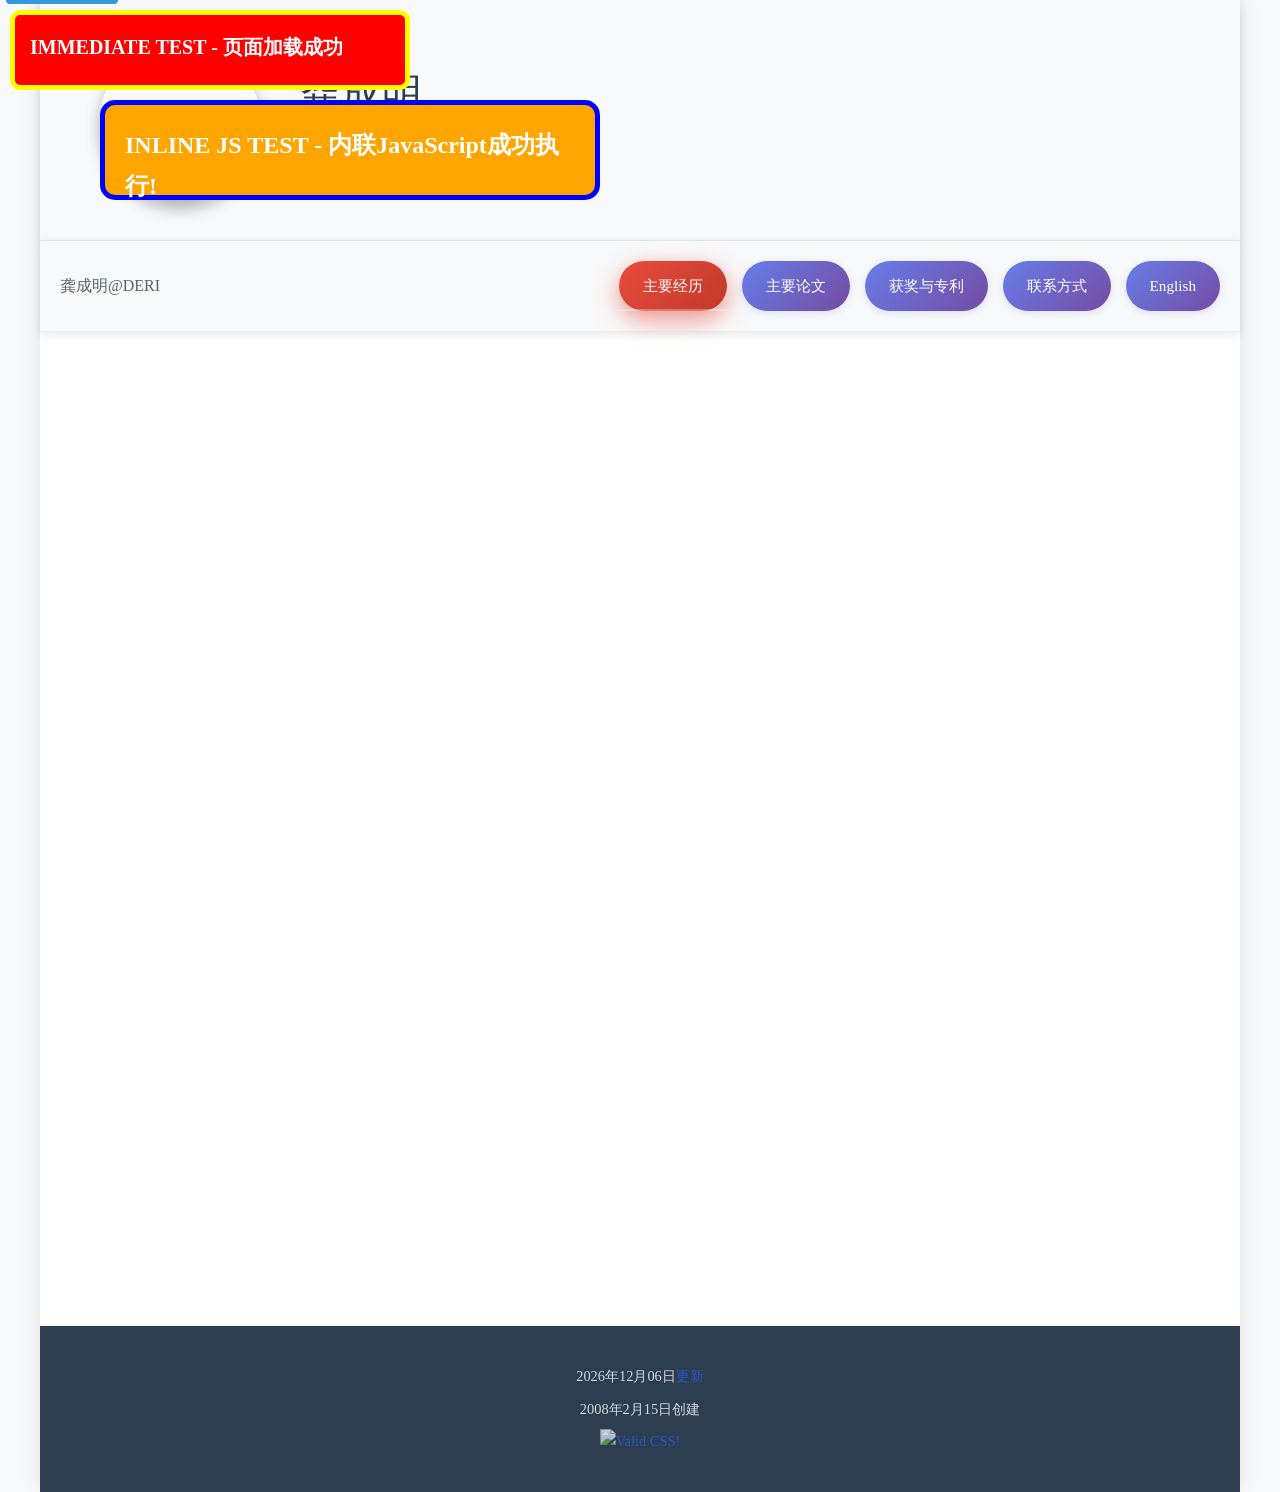
==== commit acd2839e: "内联测试：在HTML中添加内联JavaScript来验证脚本执行" ====
--- a/chemmy.name/index.htm
+++ b/chemmy.name/index.htm
@@ -58,6 +58,34 @@
 </div>
 
 <!-- 引入内容渲染引擎 -->
+<script>
+    console.log('🔥🔥🔥 内联JavaScript开始执行! 🔥🔥🔥');
+    
+    // 立即创建测试元素
+    const inlineTest = document.createElement('div');
+    inlineTest.style.cssText = `
+        position: fixed !important;
+        top: 100px !important;
+        left: 100px !important;
+        width: 500px !important;
+        height: 100px !important;
+        background: orange !important;
+        color: white !important;
+        padding: 20px !important;
+        z-index: 999999 !important;
+        font-size: 24px !important;
+        font-weight: bold !important;
+        border: 5px solid blue !important;
+        border-radius: 15px !important;
+    `;
+    inlineTest.textContent = 'INLINE JS TEST - 内联JavaScript成功执行!';
+    document.body.appendChild(inlineTest);
+    
+    console.log('🔥 内联测试元素已创建');
+    
+    // 测试外部脚本加载
+    console.log('🔥 开始加载外部脚本...');
+</script>
 <script src="js/renderer.js"></script>
 
 </body>
--- a/chemmy.name/css/academic.css
+++ b/chemmy.name/css/academic.css
@@ -6,11 +6,55 @@
 }
 
 body {
-  font-family: 'Georgia', 'Times New Roman', 'STSong', 'SimSun', serif;
+  font-family: 'Georgia', 'Times New Roman', 'STSong', 'SimSun', '宋体', serif;
   line-height: 1.7;
   color: #2c3e50;
   background: #f8f9fa;
   text-decoration: none;
+  font-display: swap;
+}
+
+/* 通用链接样式 */
+a {
+  color: #2563eb;
+  text-decoration: none;
+  transition: all 0.3s ease;
+  position: relative;
+  padding-bottom: 1px;
+  border-bottom: 1px solid transparent;
+}
+
+a:hover {
+  color: #1a73e8;
+  border-bottom-color: #1a73e8;
+  text-decoration: underline;
+}
+
+/* 特殊链接样式 */
+.affiliation a {
+  color: #3498db;
+  border-bottom: 1px dotted #3498db;
+}
+
+.affiliation a:hover {
+  color: #2980b9;
+  border-bottom-style: solid;
+}
+
+.papers-container a,
+.paper-link {
+  color: #1976d2;
+  font-weight: 500;
+  border-bottom: 2px solid #1976d2;
+  padding-bottom: 2px;
+}
+
+.papers-container a:hover,
+.paper-link:hover {
+  color: #0d47a1;
+  border-bottom-color: #0d47a1;
+  text-decoration: underline;
+  transform: translateY(-1px);
 }
 
 /* 主容器 */
@@ -23,20 +67,12 @@
 
 /* 头部区域 */
 header {
-  background: linear-gradient(135deg, #2c3e50 0%, #34495e 100%);
-  color: white;
+  background: #f8f9fa;
+  color: #2c3e50;
   padding: 40px 60px;
   position: relative;
-}
-
-header::after {
-  content: '';
-  position: absolute;
-  bottom: 0;
-  left: 0;
-  right: 0;
-  height: 4px;
-  background: linear-gradient(90deg, #3498db, #2ecc71, #f39c12, #e74c3c);
+  border-bottom: 1px solid #e9ecef;
+  box-shadow: 0 2px 10px rgba(0,0,0,0.1);
 }
 
 .header-content {
@@ -54,6 +90,10 @@
   object-fit: cover;
 }
 
+.header-info {
+  flex: 1;
+}
+
 .header-info h1 {
   font-size: 2.5rem;
   font-weight: 300;
@@ -84,21 +124,37 @@
 
 /* 导航区域 */
 nav {
-  background: #34495e;
-  padding: 0;
+  background: #f8f9fa;
+  padding: 20px 0;
   position: sticky;
   top: 0;
   z-index: 100;
   box-shadow: 0 2px 10px rgba(0,0,0,0.1);
+  border-bottom: 1px solid #e9ecef;
 }
 
 nav ul {
   list-style: none;
   display: flex;
-  justify-content: center;
+  justify-content: space-between;
+  align-items: center;
   flex-wrap: wrap;
   margin: 0;
-  padding: 0;
+  padding: 0 20px;
+  gap: 15px;
+}
+
+.nav-brand {
+  font-weight: 500;
+  color: #2c3e50;
+  font-size: 1rem;
+  opacity: 0.8;
+}
+
+.nav-menu {
+  display: flex;
+  gap: 15px;
+  flex-wrap: wrap;
 }
 
 nav li {
@@ -106,35 +162,64 @@
 }
 
 nav a {
-  display: block;
-  padding: 15px 25px;
+  display: inline-block;
+  padding: 12px 24px;
+  background: linear-gradient(135deg, #667eea, #764ba2);
   color: white;
   text-decoration: none;
+  border-radius: 25px;
+  transition: all 0.3s ease;
+  font-weight: 500;
   font-size: 0.95rem;
-  transition: all 0.3s ease;
-  border-bottom: 3px solid transparent;
-  font-weight: 300;
+  box-shadow: 0 2px 8px rgba(102, 126, 234, 0.2);
+  border: none;
+  cursor: pointer;
 }
 
 nav a:hover {
-  background: rgba(255,255,255,0.1);
-  border-bottom-color: #3498db;
-}
-
-nav a.english-link {
-  background: #e74c3c;
-  margin-left: 10px;
-  border-radius: 0;
-}
-
-nav a.english-link:hover {
-  background: #c0392b;
+  box-shadow: 0 5px 15px rgba(102, 126, 234, 0.4);
+}
+
+nav a.active {
+  background: linear-gradient(135deg, #e74c3c, #c0392b);
+  box-shadow: 0 8px 25px rgba(231, 76, 60, 0.6);
+}
+
+nav a.active::after {
+  content: '';
+  position: absolute;
+  bottom: 0;
+  left: 0;
+  width: 100%;
+  height: 2px;
+  background: rgba(255, 255, 255, 0.3);
+  animation: slideIn 0.3s ease-out;
+}
+
+@keyframes slideIn {
+  from {
+    transform: translateX(-100%);
+  }
+  to {
+    transform: translateX(0);
+  }
 }
 
 /* 主要内容区域 */
 main {
   padding: 40px 60px;
   min-height: 400px;
+}
+
+main section {
+  opacity: 0;
+  transform: translateY(20px);
+  transition: all 0.5s ease;
+}
+
+main section.visible {
+  opacity: 1;
+  transform: translateY(0);
 }
 
 section {
@@ -424,14 +509,192 @@
   opacity: 0.8;
 }
 
-footer a {
+/* 论文特殊样式 */
+.papers-container {
+  display: flex;
+  flex-direction: column;
+  gap: 30px;
+}
+
+.paper-item {
+  background: white;
+  border: 1px solid #e9ecef;
+  border-radius: 8px;
+  padding: 25px;
+  margin-bottom: 25px;
+  box-shadow: 0 2px 8px rgba(0,0,0,0.1);
+  transition: all 0.3s ease;
+}
+
+.paper-item:hover {
+  box-shadow: 0 4px 16px rgba(0,0,0,0.15);
+  transform: translateY(-2px);
+}
+
+.paper-header {
+  display: flex;
+  align-items: flex-start;
+  gap: 15px;
+  margin-bottom: 15px;
+}
+
+.paper-index {
+  background: #3498db;
+  color: white;
+  font-weight: bold;
+  padding: 4px 8px;
+  border-radius: 4px;
+  font-size: 0.9rem;
+  min-width: 30px;
+  text-align: center;
+}
+
+.paper-title {
+  flex: 1;
+  line-height: 1.4;
+}
+
+.paper-title-zh {
+  color: #6c757d;
+  font-style: italic;
+  font-size: 0.95rem;
+  margin-top: 5px;
+}
+
+.paper-authors {
+  margin-bottom: 10px;
+  color: #495057;
+  font-size: 0.95rem;
+}
+
+.author {
+  background: #f8f9fa;
+  padding: 2px 6px;
+  border-radius: 4px;
+  margin-right: 5px;
+  margin-bottom: 5px;
+}
+
+.paper-journal,
+.paper-conference {
+  margin-bottom: 15px;
+  font-size: 0.95rem;
+  color: #2c3e50;
+}
+
+.paper-journal em,
+.paper-conference em {
   color: #3498db;
+  font-style: italic;
+}
+
+.paper-keywords,
+.paper-keywords-en {
+  margin-bottom: 15px;
+  font-size: 0.9rem;
+  color: #6c757d;
+}
+
+.paper-keywords strong,
+.paper-keywords-en strong {
+  color: #495057;
+}
+
+.paper-abstract,
+.paper-abstract-en {
+  margin-bottom: 15px;
+  text-align: justify;
+  line-height: 1.6;
+  font-size: 0.9rem;
+  background: #f8f9fa;
+  padding: 15px;
+  border-radius: 4px;
+  border-left: 4px solid #e9ecef;
+}
+
+.paper-abstract strong,
+.paper-abstract-en strong {
+  color: #3498db;
+  display: block;
+  margin-bottom: 8px;
+}
+
+.paper-links {
+  text-align: right;
+  margin-top: 15px;
+}
+
+/* 自定义列表样式 */
+.custom-list {
+  list-style: none;
+  padding-left: 0;
+  margin: 15px 0;
+}
+
+.custom-list li {
+  margin-bottom: 12px;
+  padding-left: 20px;
+  position: relative;
+  line-height: 1.6;
+}
+
+.custom-list li:before {
+  content: "•";
+  color: #3498db;
+  font-weight: bold;
+  position: absolute;
+  left: 0;
+  top: 0;
+}
+
+.custom-list li ul {
+  margin-top: 8px;
+  margin-bottom: 8px;
+  padding-left: 20px;
+}
+
+.custom-list li ul li {
+  margin-bottom: 6px;
+  font-size: 0.95em;
+}
+
+.custom-list li ul li:before {
+  content: "◦";
+  color: #7f8c8d;
+  font-size: 0.8em;
+}
+
+.paper-link {
+  background: #3498db;
+  color: white;
   text-decoration: none;
-}
-
-footer a:hover {
-  color: #2980b9;
-  text-decoration: underline;
+  padding: 8px 16px;
+  border-radius: 4px;
+  font-size: 0.9rem;
+  transition: all 0.3s ease;
+}
+
+.paper-link:hover {
+  background: #2980b9;
+  transform: translateY(-1px);
+}
+
+/* 期刊论文特殊样式 */
+.journal-paper {
+  border-left: 4px solid #28a745;
+}
+
+.journal-paper .paper-index {
+  background: #28a745;
+}
+
+/* 会议论文特殊样式 */
+.conference-paper {
+  border-left: 4px solid #dc3545;
+}
+
+.conference-paper .paper-index {
+  background: #dc3545;
 }
 
 /* 响应式设计 */
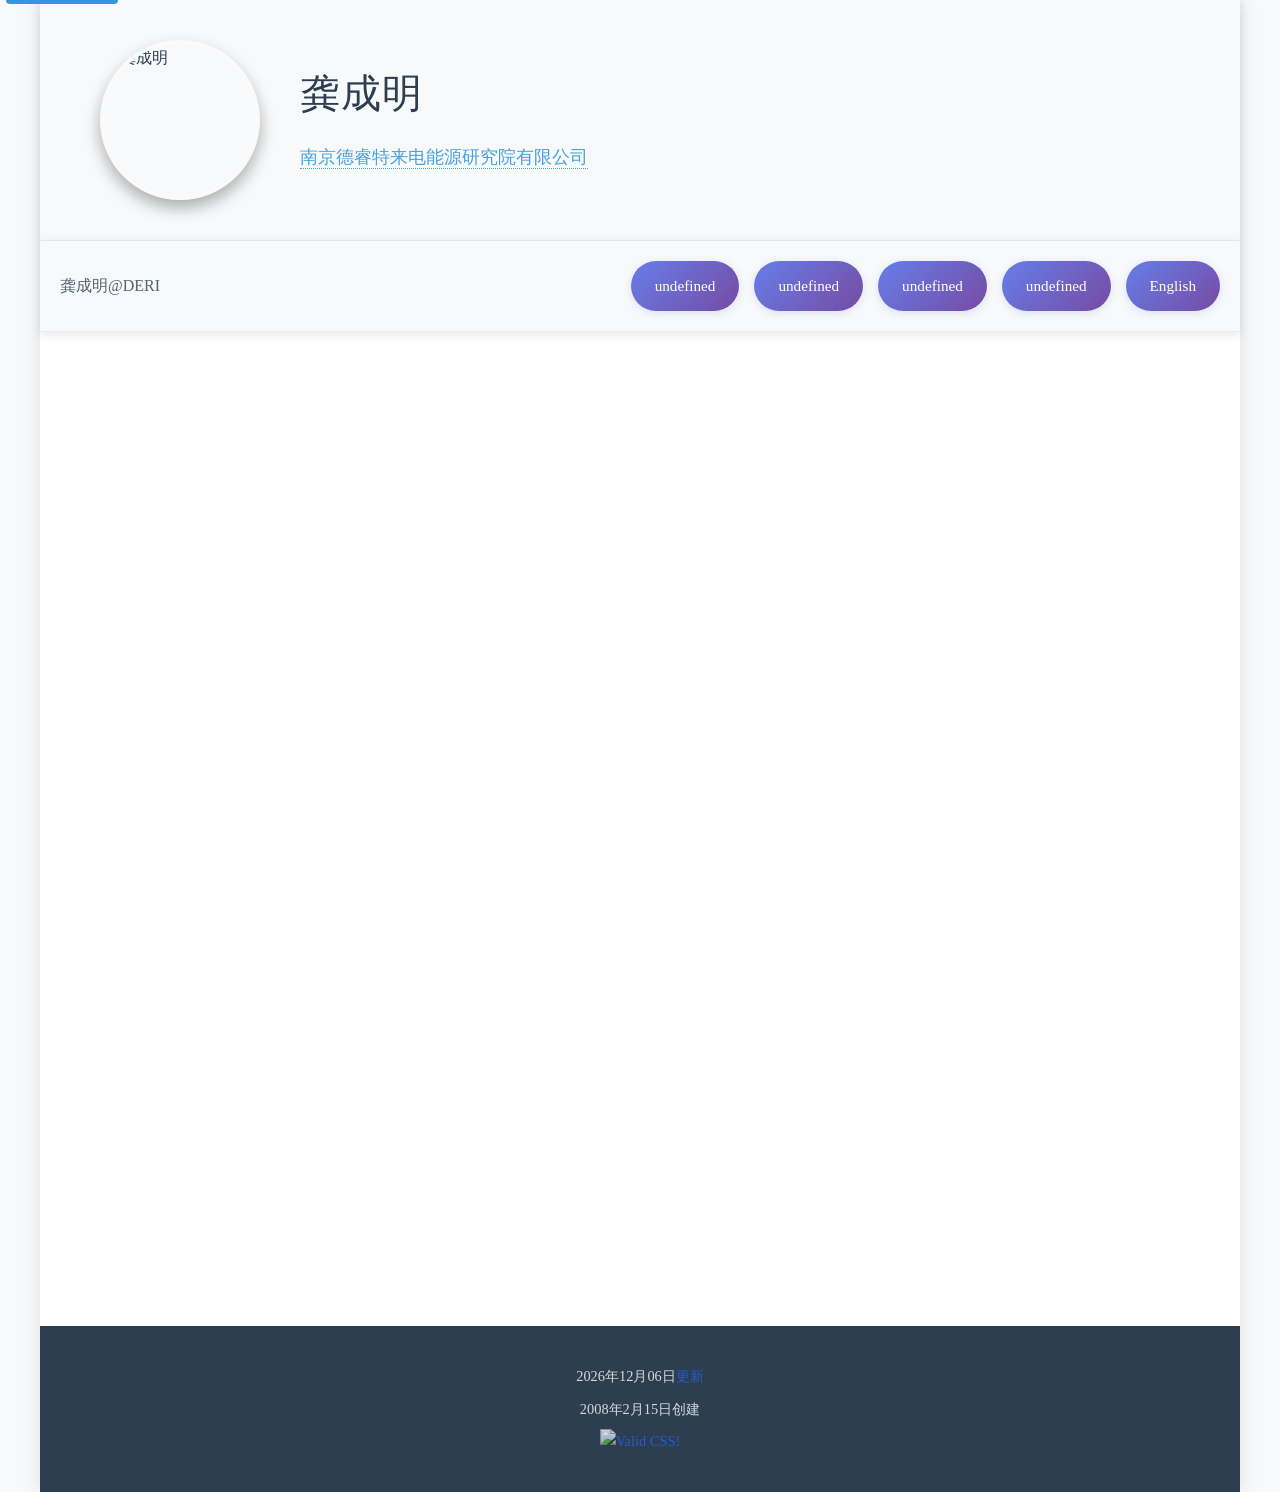
==== commit d9251940: "清理调试：去掉调试框，添加模块数据结构检查" ====
--- a/chemmy.name/index.htm
+++ b/chemmy.name/index.htm
@@ -58,34 +58,6 @@
 </div>
 
 <!-- 引入内容渲染引擎 -->
-<script>
-    console.log('🔥🔥🔥 内联JavaScript开始执行! 🔥🔥🔥');
-    
-    // 立即创建测试元素
-    const inlineTest = document.createElement('div');
-    inlineTest.style.cssText = `
-        position: fixed !important;
-        top: 100px !important;
-        left: 100px !important;
-        width: 500px !important;
-        height: 100px !important;
-        background: orange !important;
-        color: white !important;
-        padding: 20px !important;
-        z-index: 999999 !important;
-        font-size: 24px !important;
-        font-weight: bold !important;
-        border: 5px solid blue !important;
-        border-radius: 15px !important;
-    `;
-    inlineTest.textContent = 'INLINE JS TEST - 内联JavaScript成功执行!';
-    document.body.appendChild(inlineTest);
-    
-    console.log('🔥 内联测试元素已创建');
-    
-    // 测试外部脚本加载
-    console.log('🔥 开始加载外部脚本...');
-</script>
 <script src="js/renderer.js"></script>
 
 </body>
